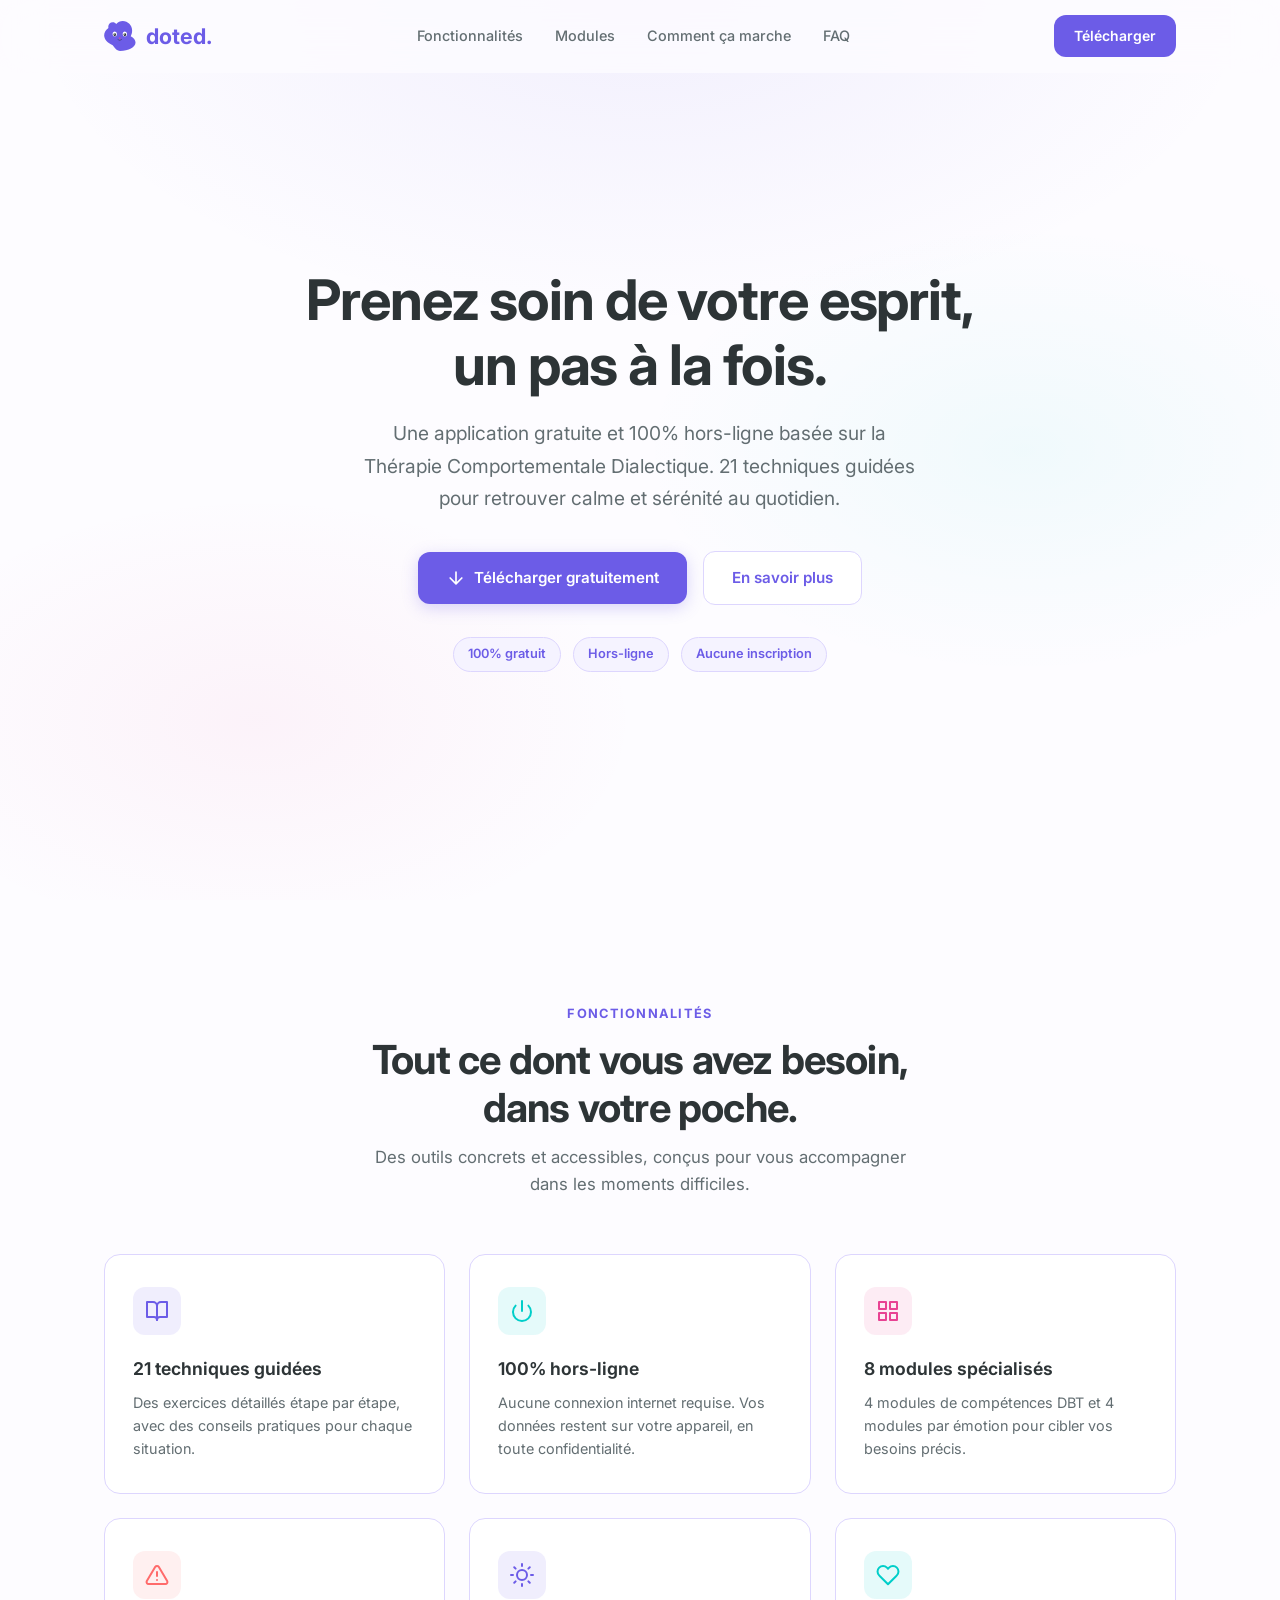
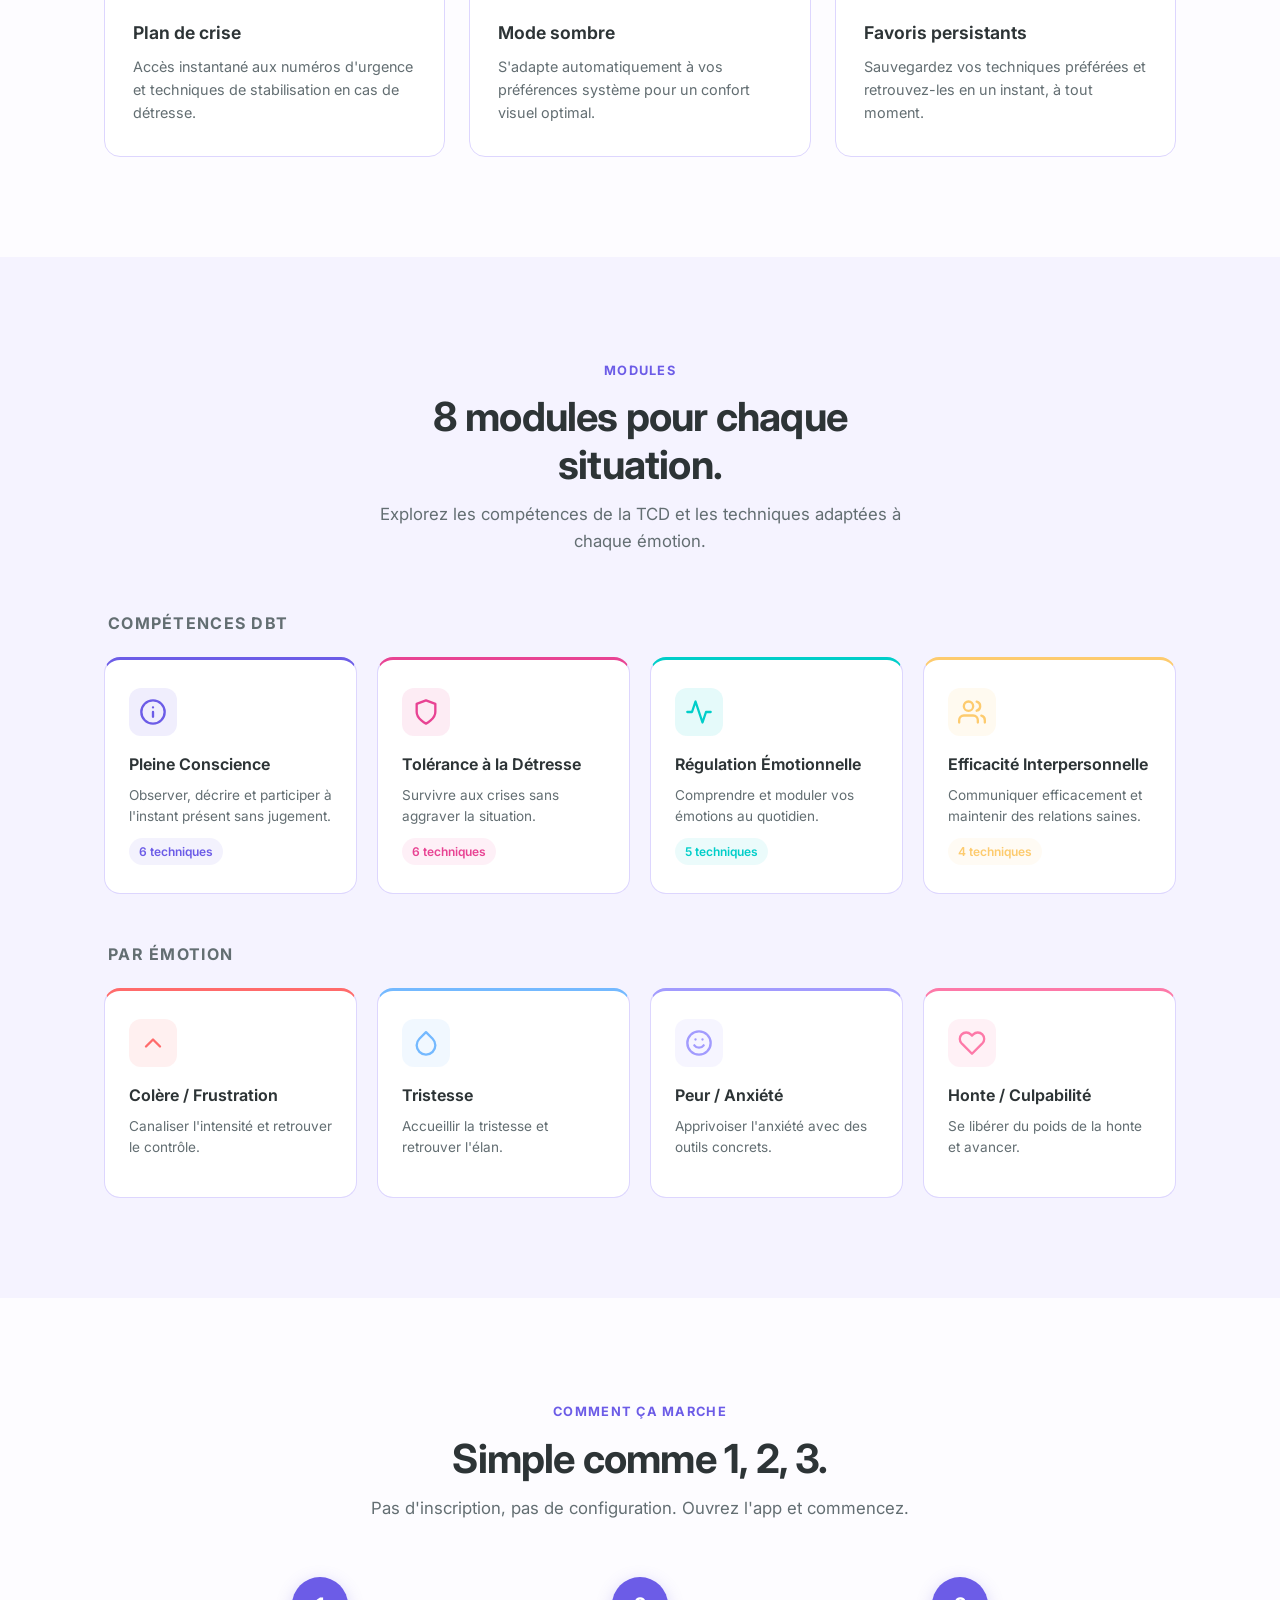
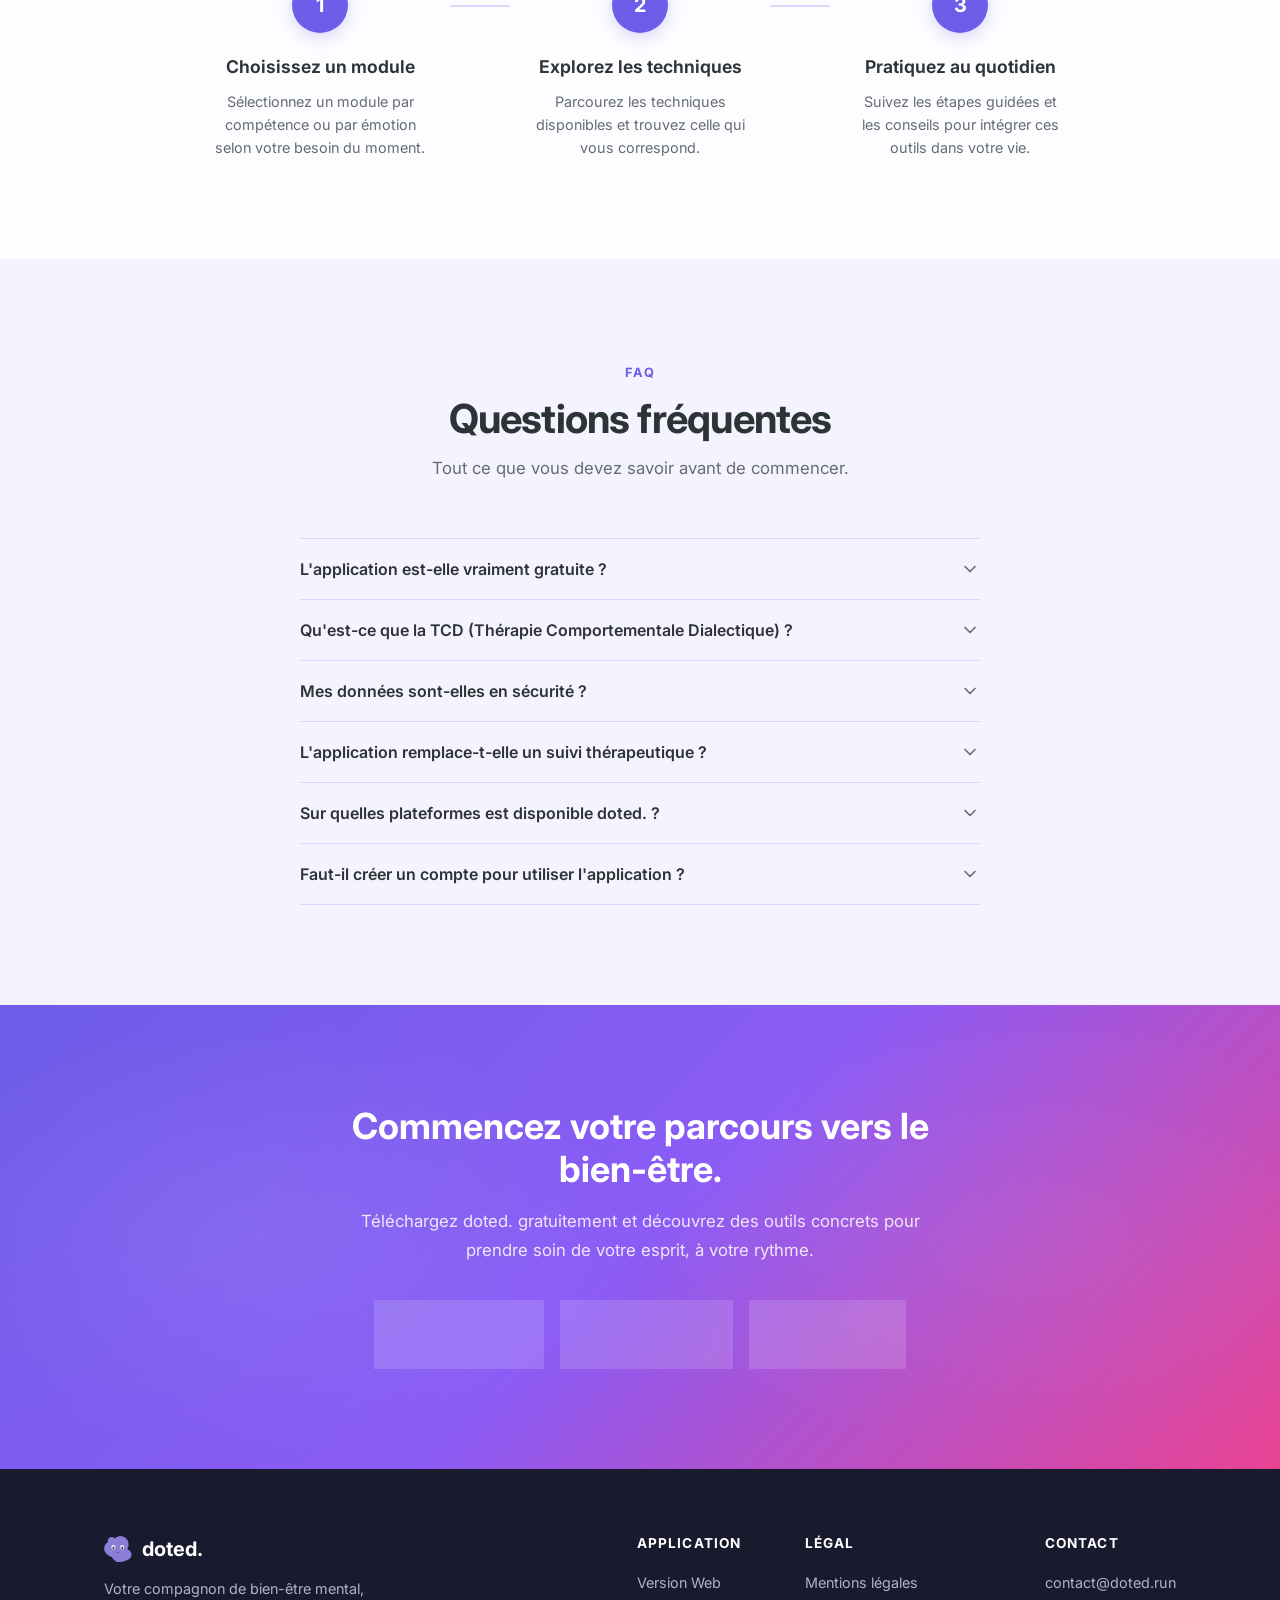
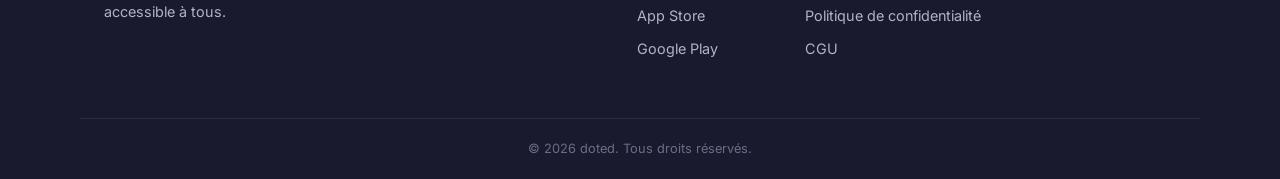
==== index.html @ 7f5fdde5 "Initial commit: site vitrine doted. Site vitrine HTML/CSS/JS pur pour promouvoir l'app doted. (bien-" ====
<!DOCTYPE html>
<html lang="fr">
<head>
  <meta charset="UTF-8">
  <meta name="viewport" content="width=device-width, initial-scale=1.0">
  <title>doted. — Votre compagnon de bien-être mental</title>
  <meta name="description" content="doted. est une application gratuite et 100% hors-ligne basée sur la Thérapie Comportementale Dialectique (TCD). 21 techniques guidées pour prendre soin de votre esprit.">
  <meta name="theme-color" content="#6C5CE7">
  <link rel="preconnect" href="https://fonts.googleapis.com">
  <link rel="preconnect" href="https://fonts.gstatic.com" crossorigin>
  <link href="https://fonts.googleapis.com/css2?family=Inter:wght@400;500;600;700&display=swap" rel="stylesheet">
  <link rel="stylesheet" href="style.css">
</head>
<body>

  <!-- ==================== NAVBAR ==================== -->
  <nav class="navbar" id="navbar">
    <div class="nav-container">
      <a href="#" class="nav-logo">
        <svg class="nav-logo-icon" viewBox="0 0 203 190" fill="none" xmlns="http://www.w3.org/2000/svg">
          <path d="M101.5 189.5C155.9 189.5 200 165.7 200 136C200 120.3 188.2 106.1 169.5 95.9C175.3 85.2 178.5 73.1 178.5 60.5C178.5 27.1 152 0 119 0C102.6 0 87.8 6.9 77.5 18.2C72.3 12 64.5 8 55.5 8C39.8 8 27 20.8 27 36.5C27 39.4 27.5 42.2 28.3 44.8C11.5 56.3 1 72.8 1 91C1 117.6 22.8 140.6 55.2 153.3C69.8 174.8 84.6 189.5 101.5 189.5Z" fill="currentColor"/>
          <ellipse cx="68" cy="82" rx="14" ry="16" fill="white"/>
          <ellipse cx="132" cy="82" rx="14" ry="16" fill="white"/>
          <ellipse cx="68" cy="86" rx="8" ry="10" fill="#2D3436"/>
          <ellipse cx="132" cy="86" rx="8" ry="10" fill="#2D3436"/>
          <ellipse cx="65" cy="82" rx="3" ry="4" fill="white"/>
          <ellipse cx="129" cy="82" rx="3" ry="4" fill="white"/>
          <ellipse cx="100" cy="108" rx="6" ry="4" fill="#E84393"/>
          <path d="M88 118 Q100 130 112 118" stroke="#2D3436" stroke-width="3" fill="none" stroke-linecap="round"/>
          <path d="M72 50 Q55 20 38 42" stroke="currentColor" stroke-width="6" fill="none" stroke-linecap="round"/>
          <path d="M128 50 Q145 20 162 42" stroke="currentColor" stroke-width="6" fill="none" stroke-linecap="round"/>
        </svg>
        <span>doted.</span>
      </a>
      <div class="nav-links" id="navLinks">
        <a href="#features">Fonctionnalités</a>
        <a href="#modules">Modules</a>
        <a href="#how-it-works">Comment ça marche</a>
        <a href="#faq">FAQ</a>
      </div>
      <a href="#download" class="nav-cta">Télécharger</a>
      <button class="nav-toggle" id="navToggle" aria-label="Menu">
        <span></span>
        <span></span>
        <span></span>
      </button>
    </div>
  </nav>

  <!-- ==================== HERO ==================== -->
  <section class="hero" id="hero">
    <div class="hero-bg"></div>
    <div class="container hero-content">
      <h1 class="hero-title fade-up">Prenez soin de votre esprit,<br>un pas à la fois.</h1>
      <p class="hero-subtitle fade-up">
        Une application gratuite et 100% hors-ligne basée sur la Thérapie Comportementale Dialectique.
        21 techniques guidées pour retrouver calme et sérénité au quotidien.
      </p>
      <div class="hero-buttons fade-up">
        <a href="#download" class="btn btn-primary">
          <svg width="20" height="20" viewBox="0 0 24 24" fill="none" stroke="currentColor" stroke-width="2" stroke-linecap="round" stroke-linejoin="round"><path d="M12 5v14M5 12l7 7 7-7"/></svg>
          Télécharger gratuitement
        </a>
        <a href="#features" class="btn btn-secondary">En savoir plus</a>
      </div>
      <div class="hero-badge fade-up">
        <span class="badge">100% gratuit</span>
        <span class="badge">Hors-ligne</span>
        <span class="badge">Aucune inscription</span>
      </div>
    </div>
  </section>

  <!-- ==================== FEATURES ==================== -->
  <section class="features" id="features">
    <div class="container">
      <div class="section-header fade-up">
        <span class="section-label">Fonctionnalités</span>
        <h2>Tout ce dont vous avez besoin, dans votre poche.</h2>
        <p>Des outils concrets et accessibles, conçus pour vous accompagner dans les moments difficiles.</p>
      </div>
      <div class="features-grid">
        <div class="feature-card fade-up">
          <div class="feature-icon" style="--accent: #6C5CE7">
            <svg width="24" height="24" viewBox="0 0 24 24" fill="none" stroke="currentColor" stroke-width="2" stroke-linecap="round" stroke-linejoin="round"><path d="M2 3h6a4 4 0 0 1 4 4v14a3 3 0 0 0-3-3H2z"/><path d="M22 3h-6a4 4 0 0 0-4 4v14a3 3 0 0 1 3-3h7z"/></svg>
          </div>
          <h3>21 techniques guidées</h3>
          <p>Des exercices détaillés étape par étape, avec des conseils pratiques pour chaque situation.</p>
        </div>
        <div class="feature-card fade-up">
          <div class="feature-icon" style="--accent: #00CEC9">
            <svg width="24" height="24" viewBox="0 0 24 24" fill="none" stroke="currentColor" stroke-width="2" stroke-linecap="round" stroke-linejoin="round"><path d="M18.36 6.64a9 9 0 1 1-12.73 0"/><line x1="12" y1="2" x2="12" y2="12"/></svg>
          </div>
          <h3>100% hors-ligne</h3>
          <p>Aucune connexion internet requise. Vos données restent sur votre appareil, en toute confidentialité.</p>
        </div>
        <div class="feature-card fade-up">
          <div class="feature-icon" style="--accent: #E84393">
            <svg width="24" height="24" viewBox="0 0 24 24" fill="none" stroke="currentColor" stroke-width="2" stroke-linecap="round" stroke-linejoin="round"><rect x="3" y="3" width="7" height="7"/><rect x="14" y="3" width="7" height="7"/><rect x="3" y="14" width="7" height="7"/><rect x="14" y="14" width="7" height="7"/></svg>
          </div>
          <h3>8 modules spécialisés</h3>
          <p>4 modules de compétences DBT et 4 modules par émotion pour cibler vos besoins précis.</p>
        </div>
        <div class="feature-card fade-up">
          <div class="feature-icon" style="--accent: #FF6B6B">
            <svg width="24" height="24" viewBox="0 0 24 24" fill="none" stroke="currentColor" stroke-width="2" stroke-linecap="round" stroke-linejoin="round"><path d="M10.29 3.86L1.82 18a2 2 0 0 0 1.71 3h16.94a2 2 0 0 0 1.71-3L13.71 3.86a2 2 0 0 0-3.42 0z"/><line x1="12" y1="9" x2="12" y2="13"/><line x1="12" y1="17" x2="12.01" y2="17"/></svg>
          </div>
          <h3>Plan de crise</h3>
          <p>Accès instantané aux numéros d'urgence et techniques de stabilisation en cas de détresse.</p>
        </div>
        <div class="feature-card fade-up">
          <div class="feature-icon" style="--accent: #6C5CE7">
            <svg width="24" height="24" viewBox="0 0 24 24" fill="none" stroke="currentColor" stroke-width="2" stroke-linecap="round" stroke-linejoin="round"><circle cx="12" cy="12" r="5"/><path d="M12 1v2M12 21v2M4.22 4.22l1.42 1.42M18.36 18.36l1.42 1.42M1 12h2M21 12h2M4.22 19.78l1.42-1.42M18.36 5.64l1.42-1.42"/></svg>
          </div>
          <h3>Mode sombre</h3>
          <p>S'adapte automatiquement à vos préférences système pour un confort visuel optimal.</p>
        </div>
        <div class="feature-card fade-up">
          <div class="feature-icon" style="--accent: #00CEC9">
            <svg width="24" height="24" viewBox="0 0 24 24" fill="none" stroke="currentColor" stroke-width="2" stroke-linecap="round" stroke-linejoin="round"><path d="M20.84 4.61a5.5 5.5 0 0 0-7.78 0L12 5.67l-1.06-1.06a5.5 5.5 0 0 0-7.78 7.78l1.06 1.06L12 21.23l7.78-7.78 1.06-1.06a5.5 5.5 0 0 0 0-7.78z"/></svg>
          </div>
          <h3>Favoris persistants</h3>
          <p>Sauvegardez vos techniques préférées et retrouvez-les en un instant, à tout moment.</p>
        </div>
      </div>
    </div>
  </section>

  <!-- ==================== MODULES ==================== -->
  <section class="modules" id="modules">
    <div class="container">
      <div class="section-header fade-up">
        <span class="section-label">Modules</span>
        <h2>8 modules pour chaque situation.</h2>
        <p>Explorez les compétences de la TCD et les techniques adaptées à chaque émotion.</p>
      </div>
      <div class="modules-group fade-up">
        <h3 class="modules-group-title">Compétences DBT</h3>
        <div class="modules-grid">
          <div class="module-card" style="--module-color: #6C5CE7">
            <div class="module-icon">
              <svg width="28" height="28" viewBox="0 0 24 24" fill="none" stroke="currentColor" stroke-width="2" stroke-linecap="round" stroke-linejoin="round"><circle cx="12" cy="12" r="10"/><path d="M12 16v-4M12 8h.01"/></svg>
            </div>
            <h4>Pleine Conscience</h4>
            <p>Observer, décrire et participer à l'instant présent sans jugement.</p>
            <span class="module-count">6 techniques</span>
          </div>
          <div class="module-card" style="--module-color: #E84393">
            <div class="module-icon">
              <svg width="28" height="28" viewBox="0 0 24 24" fill="none" stroke="currentColor" stroke-width="2" stroke-linecap="round" stroke-linejoin="round"><path d="M12 22s8-4 8-10V5l-8-3-8 3v7c0 6 8 10 8 10z"/></svg>
            </div>
            <h4>Tolérance à la Détresse</h4>
            <p>Survivre aux crises sans aggraver la situation.</p>
            <span class="module-count">6 techniques</span>
          </div>
          <div class="module-card" style="--module-color: #00CEC9">
            <div class="module-icon">
              <svg width="28" height="28" viewBox="0 0 24 24" fill="none" stroke="currentColor" stroke-width="2" stroke-linecap="round" stroke-linejoin="round"><path d="M22 12h-4l-3 9L9 3l-3 9H2"/></svg>
            </div>
            <h4>Régulation Émotionnelle</h4>
            <p>Comprendre et moduler vos émotions au quotidien.</p>
            <span class="module-count">5 techniques</span>
          </div>
          <div class="module-card" style="--module-color: #FDCB6E">
            <div class="module-icon">
              <svg width="28" height="28" viewBox="0 0 24 24" fill="none" stroke="currentColor" stroke-width="2" stroke-linecap="round" stroke-linejoin="round"><path d="M17 21v-2a4 4 0 0 0-4-4H5a4 4 0 0 0-4 4v2"/><circle cx="9" cy="7" r="4"/><path d="M23 21v-2a4 4 0 0 0-3-3.87"/><path d="M16 3.13a4 4 0 0 1 0 7.75"/></svg>
            </div>
            <h4>Efficacité Interpersonnelle</h4>
            <p>Communiquer efficacement et maintenir des relations saines.</p>
            <span class="module-count">4 techniques</span>
          </div>
        </div>
      </div>
      <div class="modules-group fade-up">
        <h3 class="modules-group-title">Par émotion</h3>
        <div class="modules-grid">
          <div class="module-card" style="--module-color: #FF6B6B">
            <div class="module-icon">
              <svg width="28" height="28" viewBox="0 0 24 24" fill="none" stroke="currentColor" stroke-width="2" stroke-linecap="round" stroke-linejoin="round"><path d="M18 15l-6-6-6 6"/></svg>
            </div>
            <h4>Colère / Frustration</h4>
            <p>Canaliser l'intensité et retrouver le contrôle.</p>
          </div>
          <div class="module-card" style="--module-color: #74B9FF">
            <div class="module-icon">
              <svg width="28" height="28" viewBox="0 0 24 24" fill="none" stroke="currentColor" stroke-width="2" stroke-linecap="round" stroke-linejoin="round"><path d="M12 2.69l5.66 5.66a8 8 0 1 1-11.31 0z"/></svg>
            </div>
            <h4>Tristesse</h4>
            <p>Accueillir la tristesse et retrouver l'élan.</p>
          </div>
          <div class="module-card" style="--module-color: #A29BFE">
            <div class="module-icon">
              <svg width="28" height="28" viewBox="0 0 24 24" fill="none" stroke="currentColor" stroke-width="2" stroke-linecap="round" stroke-linejoin="round"><circle cx="12" cy="12" r="10"/><path d="M8 14s1.5 2 4 2 4-2 4-2"/><line x1="9" y1="9" x2="9.01" y2="9"/><line x1="15" y1="9" x2="15.01" y2="9"/></svg>
            </div>
            <h4>Peur / Anxiété</h4>
            <p>Apprivoiser l'anxiété avec des outils concrets.</p>
          </div>
          <div class="module-card" style="--module-color: #FD79A8">
            <div class="module-icon">
              <svg width="28" height="28" viewBox="0 0 24 24" fill="none" stroke="currentColor" stroke-width="2" stroke-linecap="round" stroke-linejoin="round"><path d="M20.84 4.61a5.5 5.5 0 0 0-7.78 0L12 5.67l-1.06-1.06a5.5 5.5 0 0 0-7.78 7.78l1.06 1.06L12 21.23l7.78-7.78 1.06-1.06a5.5 5.5 0 0 0 0-7.78z"/></svg>
            </div>
            <h4>Honte / Culpabilité</h4>
            <p>Se libérer du poids de la honte et avancer.</p>
          </div>
        </div>
      </div>
    </div>
  </section>

  <!-- ==================== HOW IT WORKS ==================== -->
  <section class="how-it-works" id="how-it-works">
    <div class="container">
      <div class="section-header fade-up">
        <span class="section-label">Comment ça marche</span>
        <h2>Simple comme 1, 2, 3.</h2>
        <p>Pas d'inscription, pas de configuration. Ouvrez l'app et commencez.</p>
      </div>
      <div class="steps">
        <div class="step fade-up">
          <div class="step-number">1</div>
          <h3>Choisissez un module</h3>
          <p>Sélectionnez un module par compétence ou par émotion selon votre besoin du moment.</p>
        </div>
        <div class="step-connector fade-up"></div>
        <div class="step fade-up">
          <div class="step-number">2</div>
          <h3>Explorez les techniques</h3>
          <p>Parcourez les techniques disponibles et trouvez celle qui vous correspond.</p>
        </div>
        <div class="step-connector fade-up"></div>
        <div class="step fade-up">
          <div class="step-number">3</div>
          <h3>Pratiquez au quotidien</h3>
          <p>Suivez les étapes guidées et les conseils pour intégrer ces outils dans votre vie.</p>
        </div>
      </div>
    </div>
  </section>

  <!-- ==================== FAQ ==================== -->
  <section class="faq" id="faq">
    <div class="container">
      <div class="section-header fade-up">
        <span class="section-label">FAQ</span>
        <h2>Questions fréquentes</h2>
        <p>Tout ce que vous devez savoir avant de commencer.</p>
      </div>
      <div class="faq-list fade-up">
        <div class="faq-item">
          <button class="faq-question" aria-expanded="false">
            <span>L'application est-elle vraiment gratuite ?</span>
            <svg class="faq-chevron" width="20" height="20" viewBox="0 0 24 24" fill="none" stroke="currentColor" stroke-width="2" stroke-linecap="round" stroke-linejoin="round"><path d="M6 9l6 6 6-6"/></svg>
          </button>
          <div class="faq-answer">
            <p>Oui, doted. est entièrement gratuite, sans publicité et sans achat intégré. Notre mission est de rendre les outils de bien-être mental accessibles à tous.</p>
          </div>
        </div>
        <div class="faq-item">
          <button class="faq-question" aria-expanded="false">
            <span>Qu'est-ce que la TCD (Thérapie Comportementale Dialectique) ?</span>
            <svg class="faq-chevron" width="20" height="20" viewBox="0 0 24 24" fill="none" stroke="currentColor" stroke-width="2" stroke-linecap="round" stroke-linejoin="round"><path d="M6 9l6 6 6-6"/></svg>
          </button>
          <div class="faq-answer">
            <p>La TCD (ou DBT en anglais) est une thérapie développée par Marsha Linehan. Elle combine des techniques de pleine conscience, de régulation émotionnelle, de tolérance à la détresse et d'efficacité interpersonnelle pour aider à mieux gérer les émotions intenses.</p>
          </div>
        </div>
        <div class="faq-item">
          <button class="faq-question" aria-expanded="false">
            <span>Mes données sont-elles en sécurité ?</span>
            <svg class="faq-chevron" width="20" height="20" viewBox="0 0 24 24" fill="none" stroke="currentColor" stroke-width="2" stroke-linecap="round" stroke-linejoin="round"><path d="M6 9l6 6 6-6"/></svg>
          </button>
          <div class="faq-answer">
            <p>Absolument. doted. fonctionne à 100% hors-ligne. Aucune donnée n'est envoyée à un serveur. Vos favoris et préférences restent uniquement sur votre appareil.</p>
          </div>
        </div>
        <div class="faq-item">
          <button class="faq-question" aria-expanded="false">
            <span>L'application remplace-t-elle un suivi thérapeutique ?</span>
            <svg class="faq-chevron" width="20" height="20" viewBox="0 0 24 24" fill="none" stroke="currentColor" stroke-width="2" stroke-linecap="round" stroke-linejoin="round"><path d="M6 9l6 6 6-6"/></svg>
          </button>
          <div class="faq-answer">
            <p>Non. doted. est un outil complémentaire qui met à disposition des techniques validées. Elle ne remplace en aucun cas un suivi avec un professionnel de santé mentale. Si vous êtes en difficulté, n'hésitez pas à consulter.</p>
          </div>
        </div>
        <div class="faq-item">
          <button class="faq-question" aria-expanded="false">
            <span>Sur quelles plateformes est disponible doted. ?</span>
            <svg class="faq-chevron" width="20" height="20" viewBox="0 0 24 24" fill="none" stroke="currentColor" stroke-width="2" stroke-linecap="round" stroke-linejoin="round"><path d="M6 9l6 6 6-6"/></svg>
          </button>
          <div class="faq-answer">
            <p>doted. est disponible sur iOS (App Store), Android (Google Play) et sur le web à l'adresse app.doted.run. L'expérience est identique sur toutes les plateformes.</p>
          </div>
        </div>
        <div class="faq-item">
          <button class="faq-question" aria-expanded="false">
            <span>Faut-il créer un compte pour utiliser l'application ?</span>
            <svg class="faq-chevron" width="20" height="20" viewBox="0 0 24 24" fill="none" stroke="currentColor" stroke-width="2" stroke-linecap="round" stroke-linejoin="round"><path d="M6 9l6 6 6-6"/></svg>
          </button>
          <div class="faq-answer">
            <p>Non, aucune inscription n'est nécessaire. Ouvrez l'application et commencez à explorer les techniques immédiatement. Pas d'email, pas de mot de passe.</p>
          </div>
        </div>
      </div>
    </div>
  </section>

  <!-- ==================== CTA ==================== -->
  <section class="cta" id="download">
    <div class="container">
      <div class="cta-content fade-up">
        <h2>Commencez votre parcours vers le bien-être.</h2>
        <p>Téléchargez doted. gratuitement et découvrez des outils concrets pour prendre soin de votre esprit, à votre rythme.</p>
        <div class="cta-buttons">
          <a href="#" class="store-btn">
            <svg width="24" height="24" viewBox="0 0 24 24" fill="currentColor"><path d="M18.71 19.5c-.83 1.24-1.71 2.45-3.05 2.47-1.34.03-1.77-.79-3.29-.79-1.53 0-2 .77-3.27.82-1.31.05-2.3-1.32-3.14-2.53C4.25 17 2.94 12.45 4.7 9.39c.87-1.52 2.43-2.48 4.12-2.51 1.28-.02 2.5.87 3.29.87.78 0 2.26-1.07 3.8-.91.65.03 2.47.26 3.64 1.98-.09.06-2.17 1.28-2.15 3.81.03 3.02 2.65 4.03 2.68 4.04-.03.07-.42 1.44-1.38 2.83M13 3.5c.73-.83 1.94-1.46 2.94-1.5.13 1.17-.34 2.35-1.04 3.19-.69.85-1.83 1.51-2.95 1.42-.15-1.15.41-2.35 1.05-3.11z"/></svg>
            <div>
              <small>Télécharger sur</small>
              <strong>App Store</strong>
            </div>
          </a>
          <a href="#" class="store-btn">
            <svg width="24" height="24" viewBox="0 0 24 24" fill="currentColor"><path d="M3.609 1.814L13.792 12 3.61 22.186a.996.996 0 0 1-.61-.92V2.734a1 1 0 0 1 .609-.92zm10.89 10.893l2.302 2.302-10.937 6.333 8.635-8.635zm3.199-3.199l2.807 1.626a1 1 0 0 1 0 1.732l-2.808 1.626L15.206 12l2.492-2.492zM5.864 2.658L16.802 8.99l-2.303 2.303-8.635-8.635z"/></svg>
            <div>
              <small>Disponible sur</small>
              <strong>Google Play</strong>
            </div>
          </a>
          <a href="https://app.doted.run" class="store-btn" target="_blank" rel="noopener">
            <svg width="24" height="24" viewBox="0 0 24 24" fill="none" stroke="currentColor" stroke-width="2" stroke-linecap="round" stroke-linejoin="round"><circle cx="12" cy="12" r="10"/><line x1="2" y1="12" x2="22" y2="12"/><path d="M12 2a15.3 15.3 0 0 1 4 10 15.3 15.3 0 0 1-4 10 15.3 15.3 0 0 1-4-10 15.3 15.3 0 0 1 4-10z"/></svg>
            <div>
              <small>Utiliser sur le</small>
              <strong>Web</strong>
            </div>
          </a>
        </div>
      </div>
    </div>
  </section>

  <!-- ==================== FOOTER ==================== -->
  <footer class="footer">
    <div class="container footer-content">
      <div class="footer-brand">
        <div class="footer-logo">
          <svg class="footer-logo-icon" viewBox="0 0 203 190" fill="none" xmlns="http://www.w3.org/2000/svg">
            <path d="M101.5 189.5C155.9 189.5 200 165.7 200 136C200 120.3 188.2 106.1 169.5 95.9C175.3 85.2 178.5 73.1 178.5 60.5C178.5 27.1 152 0 119 0C102.6 0 87.8 6.9 77.5 18.2C72.3 12 64.5 8 55.5 8C39.8 8 27 20.8 27 36.5C27 39.4 27.5 42.2 28.3 44.8C11.5 56.3 1 72.8 1 91C1 117.6 22.8 140.6 55.2 153.3C69.8 174.8 84.6 189.5 101.5 189.5Z" fill="currentColor"/>
            <ellipse cx="68" cy="82" rx="14" ry="16" fill="white"/>
            <ellipse cx="132" cy="82" rx="14" ry="16" fill="white"/>
            <ellipse cx="68" cy="86" rx="8" ry="10" fill="#2D3436"/>
            <ellipse cx="132" cy="86" rx="8" ry="10" fill="#2D3436"/>
            <ellipse cx="65" cy="82" rx="3" ry="4" fill="white"/>
            <ellipse cx="129" cy="82" rx="3" ry="4" fill="white"/>
            <ellipse cx="100" cy="108" rx="6" ry="4" fill="#E84393"/>
            <path d="M88 118 Q100 130 112 118" stroke="#2D3436" stroke-width="3" fill="none" stroke-linecap="round"/>
            <path d="M72 50 Q55 20 38 42" stroke="currentColor" stroke-width="6" fill="none" stroke-linecap="round"/>
            <path d="M128 50 Q145 20 162 42" stroke="currentColor" stroke-width="6" fill="none" stroke-linecap="round"/>
          </svg>
          <span>doted.</span>
        </div>
        <p>Votre compagnon de bien-être mental, accessible à tous.</p>
      </div>
      <div class="footer-links">
        <div class="footer-col">
          <h4>Application</h4>
          <a href="https://app.doted.run" target="_blank" rel="noopener">Version Web</a>
          <a href="#">App Store</a>
          <a href="#">Google Play</a>
        </div>
        <div class="footer-col">
          <h4>Légal</h4>
          <a href="#">Mentions légales</a>
          <a href="#">Politique de confidentialité</a>
          <a href="#">CGU</a>
        </div>
        <div class="footer-col">
          <h4>Contact</h4>
          <a href="mailto:contact@doted.run">contact@doted.run</a>
        </div>
      </div>
    </div>
    <div class="footer-bottom">
      <div class="container">
        <p>&copy; 2026 doted. Tous droits réservés.</p>
      </div>
    </div>
  </footer>

  <script src="script.js"></script>
</body>
</html>
---- style.css ----
/* ==================== RESET & VARIABLES ==================== */
*,
*::before,
*::after {
  margin: 0;
  padding: 0;
  box-sizing: border-box;
}

:root {
  --primary: #6C5CE7;
  --primary-light: #8B7ED8;
  --secondary: #E84393;
  --tertiary: #00CEC9;
  --surface: #FDFCFF;
  --surface-alt: #F5F3FF;
  --surface-high: #F8F7FA;
  --on-surface: #2D3436;
  --on-surface-muted: #636E72;
  --outline: #DDD6FE;
  --white: #FFFFFF;
  --shadow-sm: 0 1px 3px rgba(0, 0, 0, 0.04), 0 1px 2px rgba(0, 0, 0, 0.06);
  --shadow-md: 0 4px 16px rgba(108, 92, 231, 0.08), 0 2px 6px rgba(0, 0, 0, 0.04);
  --shadow-lg: 0 12px 40px rgba(108, 92, 231, 0.12), 0 4px 12px rgba(0, 0, 0, 0.06);
  --radius-sm: 8px;
  --radius-md: 12px;
  --radius-lg: 16px;
  --radius-xl: 24px;
  --transition: 0.3s cubic-bezier(0.4, 0, 0.2, 1);
  --font: 'Inter', -apple-system, BlinkMacSystemFont, 'Segoe UI', sans-serif;
}

html {
  scroll-behavior: smooth;
  scroll-padding-top: 80px;
}

body {
  font-family: var(--font);
  color: var(--on-surface);
  background: var(--surface);
  line-height: 1.6;
  -webkit-font-smoothing: antialiased;
  -moz-osx-font-smoothing: grayscale;
  overflow-x: hidden;
}

a {
  text-decoration: none;
  color: inherit;
}

img {
  max-width: 100%;
  display: block;
}

button {
  border: none;
  background: none;
  cursor: pointer;
  font-family: inherit;
}

.container {
  max-width: 1120px;
  margin: 0 auto;
  padding: 0 24px;
}

/* ==================== ANIMATIONS ==================== */
.fade-up {
  opacity: 0;
  transform: translateY(24px);
  transition: opacity 0.6s var(--transition), transform 0.6s var(--transition);
}

.fade-up.visible {
  opacity: 1;
  transform: translateY(0);
}

/* ==================== NAVBAR ==================== */
.navbar {
  position: fixed;
  top: 0;
  left: 0;
  right: 0;
  z-index: 100;
  background: rgba(253, 252, 255, 0.8);
  backdrop-filter: blur(20px);
  -webkit-backdrop-filter: blur(20px);
  border-bottom: 1px solid transparent;
  transition: border-color var(--transition), box-shadow var(--transition);
}

.navbar.scrolled {
  border-bottom-color: var(--outline);
  box-shadow: var(--shadow-sm);
}

.nav-container {
  max-width: 1120px;
  margin: 0 auto;
  padding: 0 24px;
  height: 72px;
  display: flex;
  align-items: center;
  justify-content: space-between;
}

.nav-logo {
  display: flex;
  align-items: center;
  gap: 10px;
  font-size: 1.35rem;
  font-weight: 700;
  color: var(--primary);
  z-index: 101;
}

.nav-logo-icon {
  width: 32px;
  height: 32px;
  color: var(--primary);
}

.nav-links {
  display: flex;
  align-items: center;
  gap: 32px;
}

.nav-links a {
  font-size: 0.9rem;
  font-weight: 500;
  color: var(--on-surface-muted);
  transition: color var(--transition);
  position: relative;
}

.nav-links a::after {
  content: '';
  position: absolute;
  bottom: -4px;
  left: 0;
  width: 0;
  height: 2px;
  background: var(--primary);
  border-radius: 1px;
  transition: width var(--transition);
}

.nav-links a:hover {
  color: var(--primary);
}

.nav-links a:hover::after {
  width: 100%;
}

.nav-cta {
  display: inline-flex;
  align-items: center;
  padding: 10px 20px;
  background: var(--primary);
  color: var(--white);
  font-size: 0.875rem;
  font-weight: 600;
  border-radius: var(--radius-md);
  transition: background var(--transition), transform var(--transition), box-shadow var(--transition);
}

.nav-cta:hover {
  background: var(--primary-light);
  transform: translateY(-1px);
  box-shadow: 0 4px 12px rgba(108, 92, 231, 0.3);
}

.nav-toggle {
  display: none;
  flex-direction: column;
  gap: 5px;
  z-index: 101;
  padding: 4px;
}

.nav-toggle span {
  display: block;
  width: 22px;
  height: 2px;
  background: var(--on-surface);
  border-radius: 2px;
  transition: transform var(--transition), opacity var(--transition);
}

.nav-toggle.active span:nth-child(1) {
  transform: rotate(45deg) translate(5px, 5px);
}

.nav-toggle.active span:nth-child(2) {
  opacity: 0;
}

.nav-toggle.active span:nth-child(3) {
  transform: rotate(-45deg) translate(5px, -5px);
}

/* ==================== HERO ==================== */
.hero {
  position: relative;
  min-height: 100vh;
  display: flex;
  align-items: center;
  justify-content: center;
  padding: 120px 0 80px;
  overflow: hidden;
}

.hero-bg {
  position: absolute;
  inset: 0;
  background:
    radial-gradient(ellipse 80% 60% at 50% 0%, rgba(108, 92, 231, 0.08) 0%, transparent 60%),
    radial-gradient(ellipse 60% 50% at 80% 50%, rgba(0, 206, 201, 0.05) 0%, transparent 50%),
    radial-gradient(ellipse 60% 50% at 20% 80%, rgba(232, 67, 147, 0.05) 0%, transparent 50%);
  z-index: 0;
}

.hero-content {
  position: relative;
  z-index: 1;
  text-align: center;
  max-width: 720px;
  margin: 0 auto;
}

.hero-title {
  font-size: clamp(2.2rem, 5vw, 3.5rem);
  font-weight: 700;
  line-height: 1.15;
  letter-spacing: -0.02em;
  color: var(--on-surface);
  margin-bottom: 20px;
}

.hero-subtitle {
  font-size: clamp(1rem, 2vw, 1.2rem);
  color: var(--on-surface-muted);
  line-height: 1.7;
  margin-bottom: 36px;
  max-width: 560px;
  margin-left: auto;
  margin-right: auto;
}

.hero-buttons {
  display: flex;
  align-items: center;
  justify-content: center;
  gap: 16px;
  margin-bottom: 32px;
  flex-wrap: wrap;
}

.btn {
  display: inline-flex;
  align-items: center;
  gap: 8px;
  padding: 14px 28px;
  border-radius: var(--radius-md);
  font-size: 0.95rem;
  font-weight: 600;
  transition: all var(--transition);
}

.btn-primary {
  background: var(--primary);
  color: var(--white);
  box-shadow: 0 4px 16px rgba(108, 92, 231, 0.25);
}

.btn-primary:hover {
  background: var(--primary-light);
  transform: translateY(-2px);
  box-shadow: 0 6px 24px rgba(108, 92, 231, 0.35);
}

.btn-secondary {
  background: var(--white);
  color: var(--primary);
  border: 1.5px solid var(--outline);
}

.btn-secondary:hover {
  border-color: var(--primary);
  background: var(--surface-alt);
  transform: translateY(-2px);
}

.hero-badge {
  display: flex;
  align-items: center;
  justify-content: center;
  gap: 12px;
  flex-wrap: wrap;
}

.badge {
  display: inline-flex;
  align-items: center;
  padding: 6px 14px;
  background: var(--surface-alt);
  color: var(--primary);
  font-size: 0.8rem;
  font-weight: 600;
  border-radius: 100px;
  border: 1px solid var(--outline);
}

/* ==================== SECTIONS COMMON ==================== */
.section-header {
  text-align: center;
  max-width: 560px;
  margin: 0 auto 56px;
}

.section-label {
  display: inline-block;
  font-size: 0.8rem;
  font-weight: 700;
  text-transform: uppercase;
  letter-spacing: 0.1em;
  color: var(--primary);
  margin-bottom: 12px;
}

.section-header h2 {
  font-size: clamp(1.75rem, 3.5vw, 2.5rem);
  font-weight: 700;
  line-height: 1.2;
  letter-spacing: -0.02em;
  margin-bottom: 12px;
}

.section-header p {
  font-size: 1.05rem;
  color: var(--on-surface-muted);
  line-height: 1.6;
}

/* ==================== FEATURES ==================== */
.features {
  padding: 100px 0;
  background: var(--surface);
}

.features-grid {
  display: grid;
  grid-template-columns: repeat(3, 1fr);
  gap: 24px;
}

.feature-card {
  padding: 32px 28px;
  background: var(--white);
  border-radius: var(--radius-lg);
  border: 1px solid var(--outline);
  transition: transform var(--transition), box-shadow var(--transition), border-color var(--transition);
}

.feature-card:hover {
  transform: translateY(-4px);
  box-shadow: var(--shadow-lg);
  border-color: transparent;
}

.feature-icon {
  width: 48px;
  height: 48px;
  display: flex;
  align-items: center;
  justify-content: center;
  border-radius: var(--radius-md);
  background: color-mix(in srgb, var(--accent) 10%, transparent);
  color: var(--accent);
  margin-bottom: 20px;
}

.feature-card h3 {
  font-size: 1.1rem;
  font-weight: 650;
  margin-bottom: 8px;
}

.feature-card p {
  font-size: 0.9rem;
  color: var(--on-surface-muted);
  line-height: 1.6;
}

/* ==================== MODULES ==================== */
.modules {
  padding: 100px 0;
  background: var(--surface-alt);
}

.modules-group {
  margin-bottom: 48px;
}

.modules-group:last-child {
  margin-bottom: 0;
}

.modules-group-title {
  font-size: 1rem;
  font-weight: 700;
  text-transform: uppercase;
  letter-spacing: 0.08em;
  color: var(--on-surface-muted);
  margin-bottom: 20px;
  padding-left: 4px;
}

.modules-grid {
  display: grid;
  grid-template-columns: repeat(4, 1fr);
  gap: 20px;
}

.module-card {
  padding: 28px 24px;
  background: var(--white);
  border-radius: var(--radius-lg);
  border: 1px solid var(--outline);
  border-top: 3px solid var(--module-color);
  transition: transform var(--transition), box-shadow var(--transition);
}

.module-card:hover {
  transform: translateY(-4px);
  box-shadow: var(--shadow-lg);
}

.module-icon {
  width: 48px;
  height: 48px;
  display: flex;
  align-items: center;
  justify-content: center;
  border-radius: var(--radius-md);
  background: color-mix(in srgb, var(--module-color) 10%, transparent);
  color: var(--module-color);
  margin-bottom: 16px;
}

.module-card h4 {
  font-size: 1rem;
  font-weight: 650;
  margin-bottom: 8px;
  color: var(--on-surface);
}

.module-card p {
  font-size: 0.85rem;
  color: var(--on-surface-muted);
  line-height: 1.5;
  margin-bottom: 12px;
}

.module-count {
  display: inline-block;
  font-size: 0.75rem;
  font-weight: 600;
  color: var(--module-color);
  padding: 4px 10px;
  background: color-mix(in srgb, var(--module-color) 8%, transparent);
  border-radius: 100px;
}

/* ==================== HOW IT WORKS ==================== */
.how-it-works {
  padding: 100px 0;
  background: var(--surface);
}

.steps {
  display: flex;
  align-items: flex-start;
  justify-content: center;
  gap: 0;
  max-width: 900px;
  margin: 0 auto;
}

.step {
  flex: 1;
  text-align: center;
  padding: 0 24px;
}

.step-number {
  width: 56px;
  height: 56px;
  display: flex;
  align-items: center;
  justify-content: center;
  margin: 0 auto 20px;
  font-size: 1.25rem;
  font-weight: 700;
  color: var(--white);
  background: var(--primary);
  border-radius: 50%;
  box-shadow: 0 4px 16px rgba(108, 92, 231, 0.25);
}

.step h3 {
  font-size: 1.1rem;
  font-weight: 650;
  margin-bottom: 8px;
}

.step p {
  font-size: 0.9rem;
  color: var(--on-surface-muted);
  line-height: 1.6;
}

.step-connector {
  width: 60px;
  height: 2px;
  background: var(--outline);
  margin-top: 28px;
  flex-shrink: 0;
}

/* ==================== FAQ ==================== */
.faq {
  padding: 100px 0;
  background: var(--surface-alt);
}

.faq-list {
  max-width: 680px;
  margin: 0 auto;
}

.faq-item {
  border-bottom: 1px solid var(--outline);
}

.faq-item:first-child {
  border-top: 1px solid var(--outline);
}

.faq-question {
  width: 100%;
  display: flex;
  align-items: center;
  justify-content: space-between;
  padding: 20px 0;
  font-size: 1rem;
  font-weight: 600;
  color: var(--on-surface);
  text-align: left;
  cursor: pointer;
  transition: color var(--transition);
}

.faq-question:hover {
  color: var(--primary);
}

.faq-chevron {
  flex-shrink: 0;
  color: var(--on-surface-muted);
  transition: transform var(--transition), color var(--transition);
}

.faq-item.open .faq-chevron {
  transform: rotate(180deg);
  color: var(--primary);
}

.faq-answer {
  max-height: 0;
  overflow: hidden;
  transition: max-height 0.4s cubic-bezier(0.4, 0, 0.2, 1), padding 0.4s cubic-bezier(0.4, 0, 0.2, 1);
}

.faq-item.open .faq-answer {
  max-height: 300px;
}

.faq-answer p {
  padding-bottom: 20px;
  font-size: 0.9rem;
  color: var(--on-surface-muted);
  line-height: 1.7;
}

/* ==================== CTA ==================== */
.cta {
  padding: 100px 0;
  background: linear-gradient(135deg, var(--primary) 0%, #8B5CF6 50%, var(--secondary) 100%);
  position: relative;
  overflow: hidden;
}

.cta::before {
  content: '';
  position: absolute;
  inset: 0;
  background:
    radial-gradient(ellipse 50% 80% at 20% 50%, rgba(255, 255, 255, 0.08) 0%, transparent 60%),
    radial-gradient(ellipse 50% 80% at 80% 50%, rgba(255, 255, 255, 0.05) 0%, transparent 60%);
}

.cta-content {
  position: relative;
  text-align: center;
  max-width: 600px;
  margin: 0 auto;
}

.cta-content h2 {
  font-size: clamp(1.75rem, 3.5vw, 2.25rem);
  font-weight: 700;
  color: var(--white);
  margin-bottom: 16px;
  line-height: 1.2;
}

.cta-content p {
  font-size: 1.05rem;
  color: rgba(255, 255, 255, 0.85);
  line-height: 1.7;
  margin-bottom: 36px;
}

.cta-buttons {
  display: flex;
  align-items: center;
  justify-content: center;
  gap: 16px;
  flex-wrap: wrap;
}

.store-btn {
  display: inline-flex;
  align-items: center;
  gap: 12px;
  padding: 12px 24px;
  background: rgba(255, 255, 255, 0.15);
  backdrop-filter: blur(10px);
  border: 1px solid rgba(255, 255, 255, 0.25);
  border-radius: var(--radius-md);
  color: var(--white);
  transition: all var(--transition);
}

.store-btn:hover {
  background: rgba(255, 255, 255, 0.25);
  transform: translateY(-2px);
  box-shadow: 0 8px 24px rgba(0, 0, 0, 0.15);
}

.store-btn small {
  display: block;
  font-size: 0.7rem;
  opacity: 0.8;
  font-weight: 400;
}

.store-btn strong {
  display: block;
  font-size: 0.95rem;
  font-weight: 600;
}

/* ==================== FOOTER ==================== */
.footer {
  padding: 64px 0 0;
  background: #1A1A2E;
  color: #B2B2C8;
}

.footer-content {
  display: flex;
  justify-content: space-between;
  gap: 48px;
  padding-bottom: 48px;
  border-bottom: 1px solid rgba(255, 255, 255, 0.08);
}

.footer-brand {
  max-width: 280px;
}

.footer-logo {
  display: flex;
  align-items: center;
  gap: 10px;
  font-size: 1.25rem;
  font-weight: 700;
  color: var(--white);
  margin-bottom: 12px;
}

.footer-logo-icon {
  width: 28px;
  height: 28px;
  color: var(--primary-light);
}

.footer-brand p {
  font-size: 0.9rem;
  line-height: 1.6;
}

.footer-links {
  display: flex;
  gap: 64px;
}

.footer-col h4 {
  font-size: 0.85rem;
  font-weight: 700;
  text-transform: uppercase;
  letter-spacing: 0.08em;
  color: var(--white);
  margin-bottom: 16px;
}

.footer-col a {
  display: block;
  font-size: 0.9rem;
  color: #B2B2C8;
  margin-bottom: 10px;
  transition: color var(--transition);
}

.footer-col a:hover {
  color: var(--primary-light);
}

.footer-bottom {
  padding: 20px 0;
}

.footer-bottom p {
  font-size: 0.8rem;
  color: #6C6C8A;
  text-align: center;
}

/* ==================== RESPONSIVE ==================== */
@media (max-width: 1024px) {
  .features-grid {
    grid-template-columns: repeat(2, 1fr);
  }

  .modules-grid {
    grid-template-columns: repeat(2, 1fr);
  }
}

@media (max-width: 768px) {
  .nav-links {
    position: fixed;
    top: 0;
    left: 0;
    right: 0;
    bottom: 0;
    background: rgba(253, 252, 255, 0.98);
    backdrop-filter: blur(20px);
    flex-direction: column;
    justify-content: center;
    gap: 32px;
    opacity: 0;
    pointer-events: none;
    transition: opacity var(--transition);
    z-index: 100;
  }

  .nav-links.open {
    opacity: 1;
    pointer-events: all;
  }

  .nav-links a {
    font-size: 1.25rem;
  }

  .nav-cta {
    display: none;
  }

  .nav-toggle {
    display: flex;
  }

  .hero {
    padding: 100px 0 60px;
    min-height: auto;
  }

  .features-grid {
    grid-template-columns: 1fr;
    gap: 16px;
  }

  .feature-card {
    padding: 24px 20px;
  }

  .modules-grid {
    grid-template-columns: 1fr;
    gap: 16px;
  }

  .steps {
    flex-direction: column;
    align-items: center;
    gap: 0;
  }

  .step {
    padding: 0;
    margin-bottom: 8px;
  }

  .step-connector {
    width: 2px;
    height: 32px;
    margin: 0;
  }

  .cta-buttons {
    flex-direction: column;
    align-items: stretch;
  }

  .store-btn {
    justify-content: center;
  }

  .footer-content {
    flex-direction: column;
    gap: 36px;
  }

  .footer-links {
    flex-direction: column;
    gap: 32px;
  }

  .features,
  .modules,
  .how-it-works,
  .faq,
  .cta {
    padding: 72px 0;
  }
}

@media (max-width: 480px) {
  .hero-buttons {
    flex-direction: column;
    align-items: stretch;
  }

  .btn {
    justify-content: center;
  }

  .hero-badge {
    gap: 8px;
  }

  .badge {
    font-size: 0.75rem;
    padding: 5px 12px;
  }
}
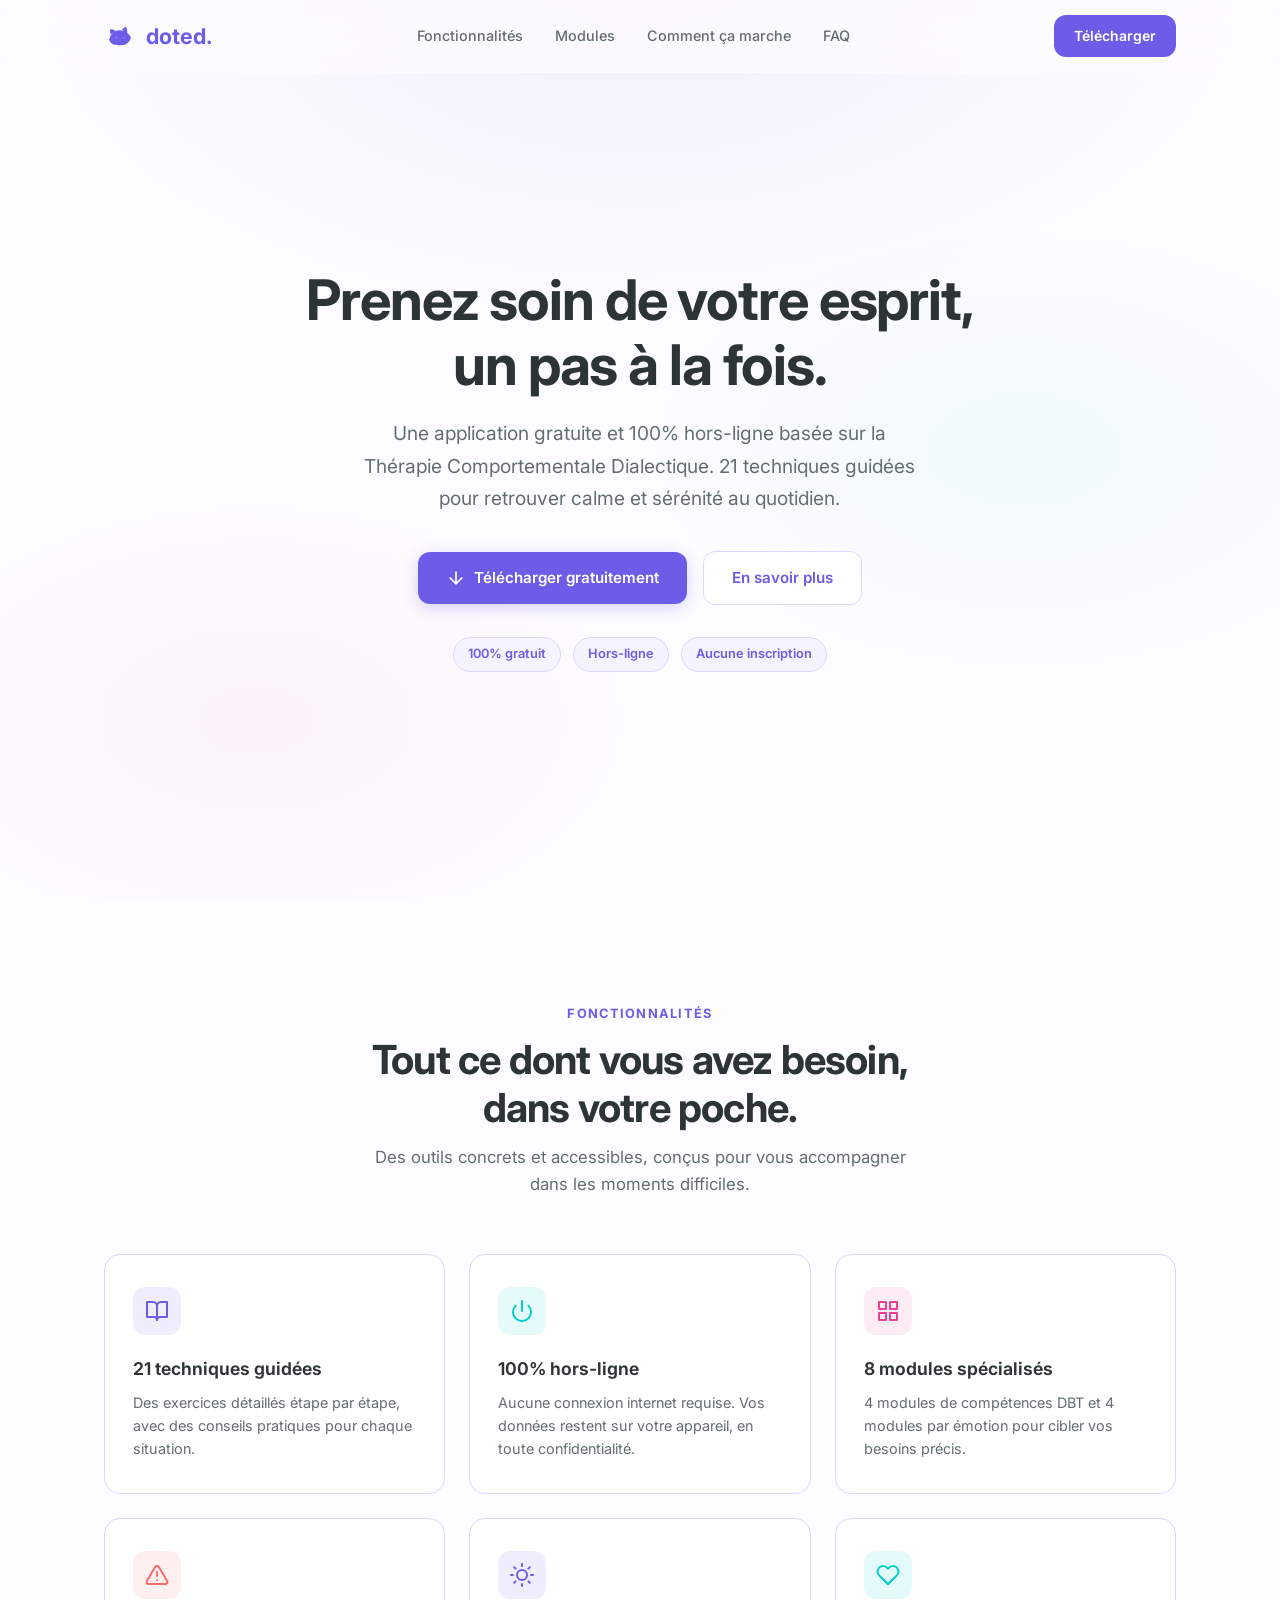
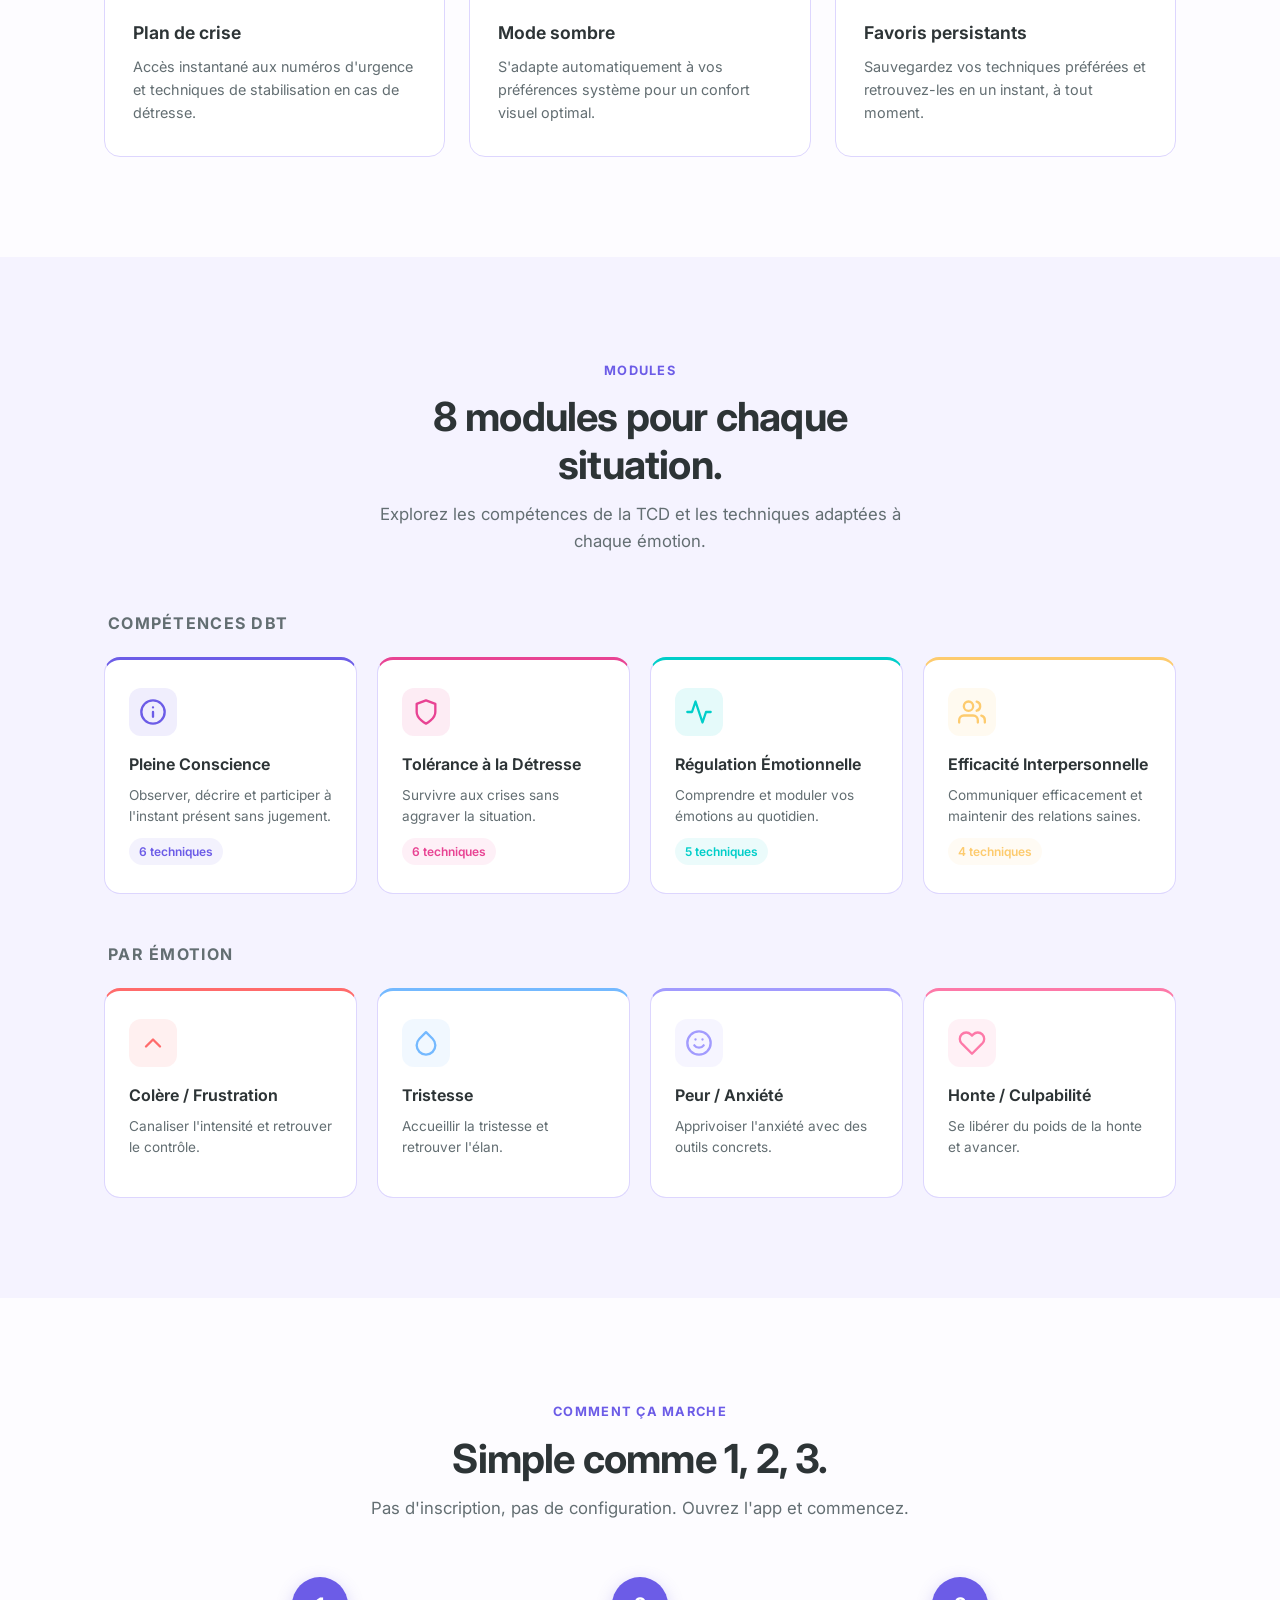
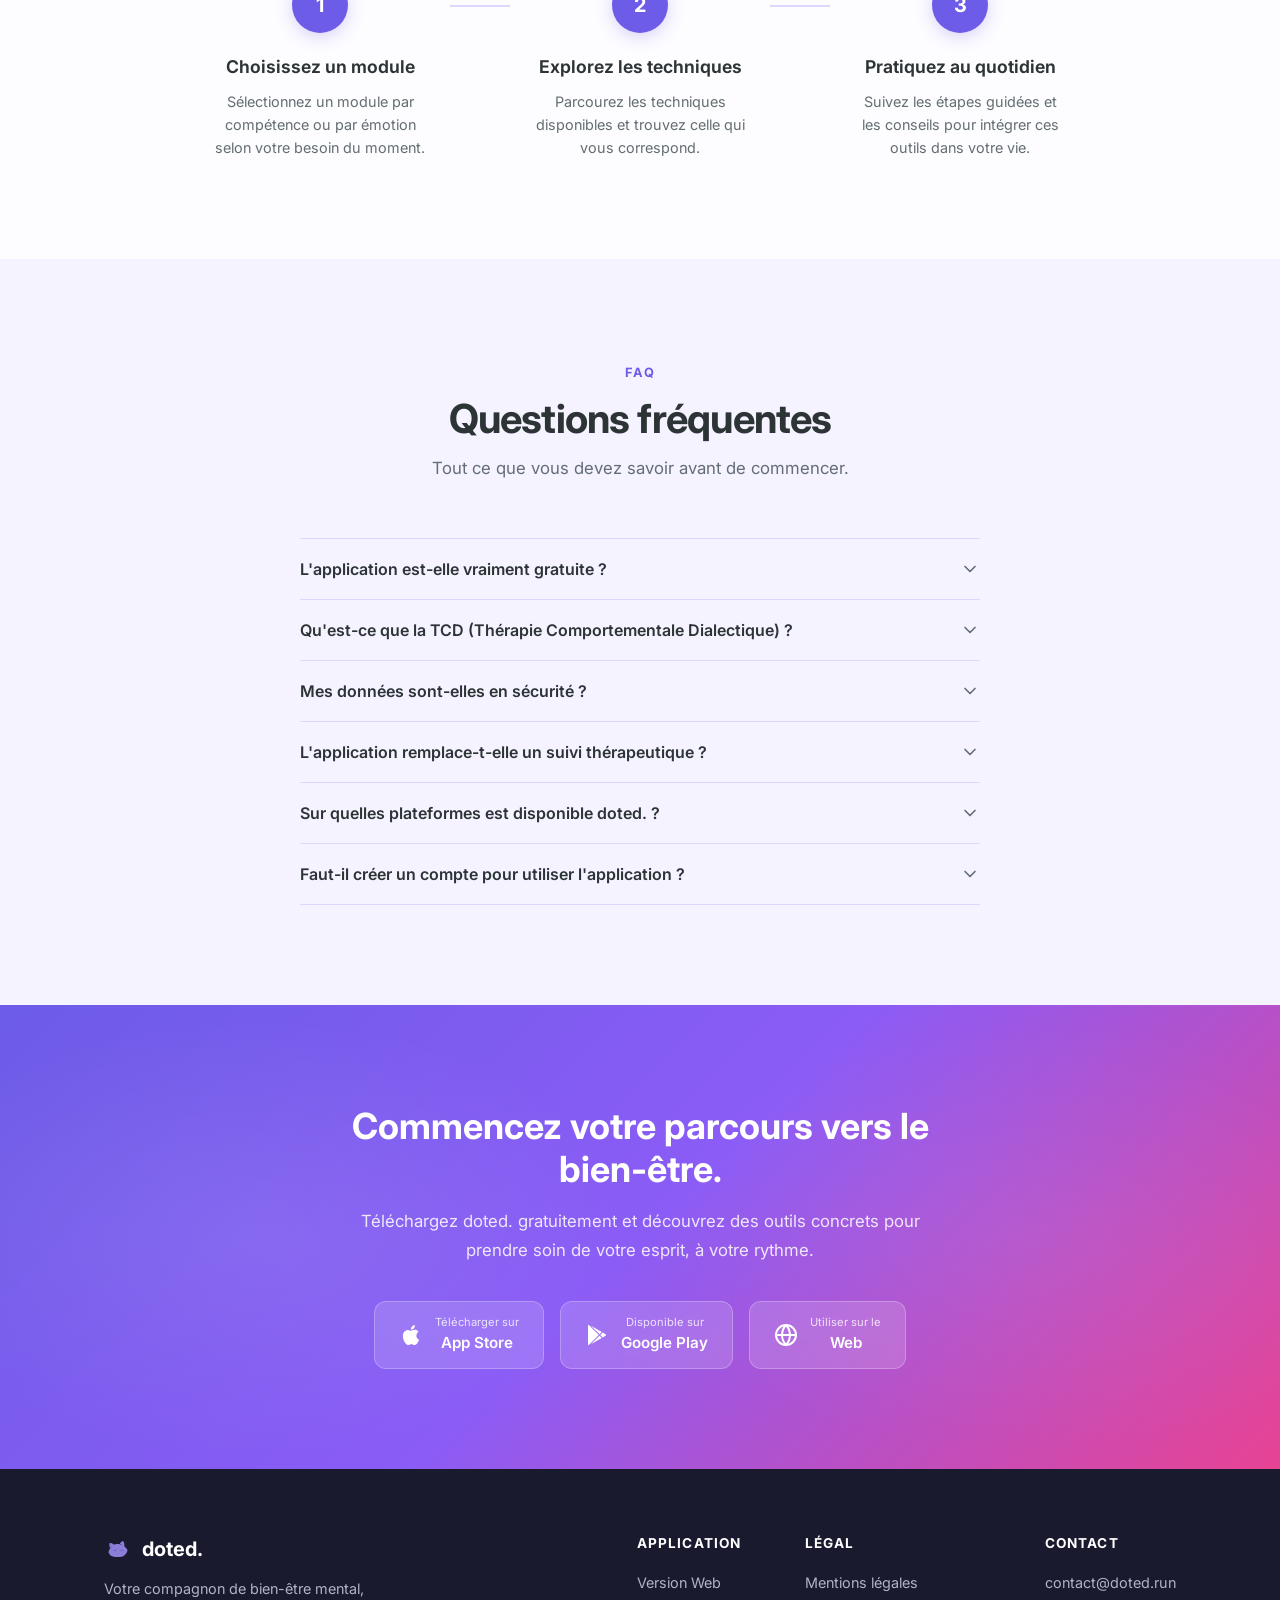
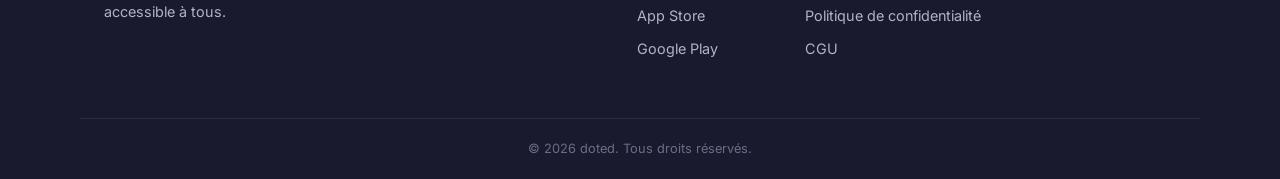
==== commit d9f4dc3f: "Replace logo with actual cat logo from CatLogo.tsx and add SVG favicon Co-Authored-By: Claude Opus 4" ====
--- a/index.html
+++ b/index.html
@@ -9,6 +9,7 @@
   <link rel="preconnect" href="https://fonts.googleapis.com">
   <link rel="preconnect" href="https://fonts.gstatic.com" crossorigin>
   <link href="https://fonts.googleapis.com/css2?family=Inter:wght@400;500;600;700&display=swap" rel="stylesheet">
+  <link rel="icon" type="image/svg+xml" href="assets/favicon.svg">
   <link rel="stylesheet" href="style.css">
 </head>
 <body>
@@ -17,18 +18,8 @@
   <nav class="navbar" id="navbar">
     <div class="nav-container">
       <a href="#" class="nav-logo">
-        <svg class="nav-logo-icon" viewBox="0 0 203 190" fill="none" xmlns="http://www.w3.org/2000/svg">
-          <path d="M101.5 189.5C155.9 189.5 200 165.7 200 136C200 120.3 188.2 106.1 169.5 95.9C175.3 85.2 178.5 73.1 178.5 60.5C178.5 27.1 152 0 119 0C102.6 0 87.8 6.9 77.5 18.2C72.3 12 64.5 8 55.5 8C39.8 8 27 20.8 27 36.5C27 39.4 27.5 42.2 28.3 44.8C11.5 56.3 1 72.8 1 91C1 117.6 22.8 140.6 55.2 153.3C69.8 174.8 84.6 189.5 101.5 189.5Z" fill="currentColor"/>
-          <ellipse cx="68" cy="82" rx="14" ry="16" fill="white"/>
-          <ellipse cx="132" cy="82" rx="14" ry="16" fill="white"/>
-          <ellipse cx="68" cy="86" rx="8" ry="10" fill="#2D3436"/>
-          <ellipse cx="132" cy="86" rx="8" ry="10" fill="#2D3436"/>
-          <ellipse cx="65" cy="82" rx="3" ry="4" fill="white"/>
-          <ellipse cx="129" cy="82" rx="3" ry="4" fill="white"/>
-          <ellipse cx="100" cy="108" rx="6" ry="4" fill="#E84393"/>
-          <path d="M88 118 Q100 130 112 118" stroke="#2D3436" stroke-width="3" fill="none" stroke-linecap="round"/>
-          <path d="M72 50 Q55 20 38 42" stroke="currentColor" stroke-width="6" fill="none" stroke-linecap="round"/>
-          <path d="M128 50 Q145 20 162 42" stroke="currentColor" stroke-width="6" fill="none" stroke-linecap="round"/>
+        <svg class="nav-logo-icon" viewBox="0 0 27 39" fill="currentColor" xmlns="http://www.w3.org/2000/svg">
+          <path fill-rule="evenodd" clip-rule="evenodd" d="M5.09692 15.5294C5.06227 15.5403 5.03079 15.5451 5.00421 15.5593C4.79521 15.6713 4.58203 15.7766 4.38001 15.9006C4.14262 16.0463 3.91343 16.2063 3.70638 16.3967C3.62786 16.469 3.54246 16.5334 3.46013 16.6012C3.45165 16.6081 3.44195 16.6136 3.43401 16.6212C3.20019 16.8442 2.95182 17.0523 2.75923 17.3173C2.71891 17.3728 2.66902 17.421 2.62507 17.4738C2.5354 17.5817 2.44709 17.6907 2.3576 17.7987C2.33197 17.8296 2.31129 17.8774 2.26448 17.8682C2.22103 17.8597 2.20865 17.8133 2.19336 17.7739C2.14556 17.6502 2.09526 17.5275 2.04668 17.4042C1.95646 17.1751 1.88058 16.9411 1.82003 16.702C1.80234 16.6322 1.78724 16.5615 1.76451 16.4934C1.70795 16.3243 1.68478 16.148 1.65416 15.9735C1.62364 15.7992 1.59379 15.6242 1.57637 15.4482C1.55156 15.1974 1.5102 14.9483 1.51161 14.6946C1.5146 14.1584 1.51034 13.622 1.51374 13.0858C1.51455 12.9566 1.52208 12.8251 1.54785 12.6992C1.5756 12.5635 1.58227 12.4261 1.60363 12.2904C1.60876 12.2576 1.61715 12.2254 1.62309 12.1927C1.6552 12.0155 1.68564 11.838 1.71984 11.6612C1.72923 11.6127 1.74728 11.5654 1.76529 11.5192C1.80035 11.429 1.83813 11.34 1.87786 11.2431C1.90548 11.2411 1.93746 11.2367 1.96948 11.2367C2.31755 11.2362 2.66571 11.232 3.01369 11.2376C3.32538 11.2426 3.62918 11.308 3.92998 11.3867C4.17468 11.4507 4.41752 11.5226 4.66327 11.582C4.8886 11.6364 5.10232 11.7249 5.32094 11.7989C5.54519 11.8747 5.74834 11.9987 5.95843 12.1065C6.06983 12.1636 6.18172 12.2196 6.29344 12.2761C6.36642 12.3128 6.44166 12.3456 6.51197 12.387C6.58458 12.4299 6.65362 12.4794 6.72206 12.5291C6.80837 12.5916 6.89269 12.657 6.97755 12.7216C7.22112 12.9069 7.43099 13.1285 7.62711 13.3631C7.6965 13.4461 7.74476 13.5476 7.80781 13.649C7.83425 13.6375 7.86582 13.6238 7.8973 13.6101C8.06167 13.5381 8.22328 13.4584 8.39101 13.396C8.6075 13.3154 8.82847 13.2471 9.04855 13.1767C9.12347 13.1528 9.20194 13.1406 9.27805 13.1201C9.48805 13.0634 9.6966 13.0006 9.90769 12.9488C10.2008 12.8768 10.4955 12.8111 10.79 12.7454C11.0432 12.6889 11.3002 12.6661 11.5592 12.6599C11.6895 12.6567 11.8195 12.6346 11.9497 12.6338C12.6839 12.6297 13.4182 12.6288 14.1525 12.6288C14.2529 12.6288 14.3533 12.6385 14.4536 12.6457C14.6407 12.6592 14.8281 12.6704 15.0146 12.6899C15.1197 12.7009 15.224 12.7235 15.3275 12.7466C15.5049 12.7862 15.683 12.8246 15.8581 12.8737C16.0909 12.939 16.3214 13.0132 16.5524 13.0852C16.6977 13.1306 16.8428 13.1769 16.9867 13.2268C17.1974 13.2998 17.4075 13.3745 17.6166 13.4523C17.7871 13.5158 17.9588 13.5775 18.1239 13.6539C18.2666 13.7198 18.4011 13.8043 18.5382 13.8825C18.5758 13.904 18.6105 13.9297 18.6621 13.9248C18.666 13.8398 18.6271 13.7773 18.5783 13.7216C18.5256 13.6613 18.4648 13.6107 18.3905 13.578C18.2838 13.5309 18.2032 13.447 18.1196 13.3686C18.0593 13.312 17.999 13.2573 17.9221 13.2249C17.8998 13.2155 17.8782 13.202 17.8597 13.1862C17.6982 13.048 17.5107 12.9538 17.327 12.8527C17.2819 12.8279 17.2428 12.7918 17.1993 12.7635C17.0691 12.6788 16.9412 12.5898 16.8066 12.5128C16.6577 12.4276 16.5026 12.3538 16.3502 12.2751C16.2896 12.2438 16.2283 12.2137 16.1685 12.1809C16.1194 12.1539 16.0925 12.1115 16.0923 12.0528C16.0921 12.0112 16.0862 11.9692 16.0902 11.928C16.0932 11.8963 16.1008 11.8608 16.1182 11.8355C16.2335 11.6676 16.3501 11.5007 16.4702 11.3365C16.5333 11.2502 16.6003 11.1663 16.6722 11.0876C16.8742 10.8665 17.0774 10.6465 17.2845 10.4304C17.4061 10.3035 17.5372 10.1862 17.6615 10.0618C17.7506 9.97276 17.8312 9.87442 17.9234 9.78913C18.0056 9.71311 18.0986 9.64923 18.187 9.58021C18.2688 9.51647 18.3497 9.45161 18.4328 9.38977C18.5315 9.31635 18.6304 9.24325 18.732 9.17418C18.9762 9.00815 19.2322 8.86413 19.5013 8.74429C19.5632 8.71672 19.6195 8.67614 19.68 8.64478C19.8179 8.57321 19.9571 8.50414 20.0953 8.43294C20.1461 8.40672 20.1954 8.37735 20.2453 8.34932C20.3139 8.31078 20.3572 8.31491 20.4145 8.36758C20.4387 8.38986 20.4613 8.41404 20.4841 8.43785C20.5887 8.54676 20.6921 8.65683 20.7978 8.76462C20.908 8.8771 21.0012 9.00278 21.0822 9.13814C21.1715 9.28725 21.26 9.43684 21.3479 9.58679C21.4191 9.7082 21.4971 9.82638 21.5572 9.95335C21.641 10.1305 21.7142 10.3132 21.7858 10.4959C21.8554 10.6735 21.9198 10.8533 21.9815 11.0339C22.0047 11.1015 22.0122 11.1746 22.0298 11.2444C22.0561 11.349 22.0869 11.4525 22.1124 11.5573C22.1255 11.6111 22.1289 11.6672 22.141 11.7213C22.1572 11.7939 22.1812 11.8648 22.1952 11.9378C22.214 12.0354 22.2301 12.1339 22.2409 12.2328C22.2584 12.3928 22.2525 12.5579 22.2889 12.7128C22.3635 13.0307 22.3586 13.3518 22.3614 13.6736C22.3622 13.7624 22.3646 13.8515 22.3594 13.9401C22.3517 14.0701 22.3408 14.2002 22.3259 14.3296C22.3005 14.5502 22.2707 14.7702 22.2435 14.9906C22.2315 15.0872 22.2137 15.1811 22.1745 15.2716C22.1415 15.348 22.128 15.4318 22.1361 15.516C22.1391 15.5478 22.1481 15.5845 22.1672 15.6083C22.2481 15.7088 22.3341 15.8031 22.4457 15.8729C22.5285 15.9247 22.602 15.9929 22.6765 16.0576C22.7822 16.1494 22.8825 16.2478 22.9895 16.3377C23.1215 16.4485 23.2604 16.5508 23.392 16.662C23.4757 16.7327 23.5537 16.8107 23.6305 16.8892C23.8784 17.1429 24.1279 17.3953 24.3703 17.6544C24.5317 17.8268 24.6823 18.0096 24.8373 18.1882C24.9274 18.292 25.0179 18.3955 25.1058 18.5012C25.2128 18.6299 25.3184 18.7594 25.4061 18.9038C25.4487 18.9739 25.5083 19.033 25.5568 19.0996C25.6246 19.1926 25.6899 19.2875 25.755 19.3825C25.8437 19.512 25.9233 19.6489 26.0209 19.7708C26.2182 20.0173 26.3577 20.3011 26.5246 20.5668C26.5942 20.6778 26.6744 20.7956 26.6804 20.9361C26.6858 21.066 26.6916 21.199 26.6711 21.3262C26.6325 21.5665 26.5765 21.8039 26.501 22.0358C26.4506 22.1904 26.4054 22.3468 26.359 22.5028C26.2074 23.0128 26.0134 23.5056 25.7792 23.9816C25.612 24.3214 25.4454 24.6617 25.2661 24.9949C25.1472 25.2159 25.0108 25.4275 24.8741 25.6378C24.757 25.8179 24.63 25.9913 24.5043 26.1654C24.4029 26.3059 24.3011 26.4465 24.1921 26.5808C24.0326 26.7771 23.8691 26.9701 23.7023 27.16C23.559 27.3231 23.4116 27.4829 23.2603 27.6383C23.1725 27.7284 23.074 27.8076 22.9791 27.8904C22.878 27.9785 22.7762 28.0661 22.6733 28.1521C22.5998 28.2134 22.5236 28.2713 22.4491 28.3314C22.3959 28.3744 22.3419 28.4165 22.2908 28.462C22.0954 28.6358 21.8729 28.7708 21.6599 28.9189C21.3117 29.1611 20.9471 29.3759 20.5727 29.5731C20.3701 29.6796 20.1606 29.769 19.9483 29.8543C19.6068 29.9916 19.2604 30.1134 18.9119 30.2297C18.6013 30.3333 18.2827 30.401 17.9606 30.4558C17.5895 30.5189 17.2147 30.5369 16.8411 30.5716C16.6461 30.5897 16.4513 30.6088 16.2563 30.6267C16.2076 30.6312 16.1586 30.6347 16.1097 30.6362C14.8396 30.6753 13.569 30.6698 12.2985 30.667C11.7136 30.6657 11.1286 30.6697 10.5437 30.6666C10.1734 30.6646 9.80482 30.6341 9.43875 30.5749C9.28857 30.5507 9.13735 30.5329 8.98786 30.5053C8.64886 30.4427 8.31054 30.3765 7.97218 30.3103C7.86841 30.29 7.76495 30.2675 7.66235 30.2419C7.44364 30.1872 7.22584 30.1287 7.00713 30.0739C6.40687 29.9236 5.819 29.7327 5.2452 29.4992C4.85671 29.341 4.47277 29.171 4.08946 29.0001C3.99067 28.956 3.90041 28.891 3.80897 28.8312C3.67199 28.7416 3.53719 28.6486 3.40217 28.5559C3.37981 28.5406 3.36071 28.5202 3.34039 28.5018C3.17983 28.3573 3.02539 28.205 2.83593 28.0979C2.81974 28.0887 2.807 28.0728 2.79357 28.0591C2.50855 27.7687 2.22189 27.4799 1.94009 27.1863C1.87655 27.1201 1.83024 27.0367 1.77531 26.9617C1.72016 26.8865 1.66319 26.8125 1.60885 26.7367C1.55293 26.6586 1.49097 26.5834 1.44634 26.4989C1.3646 26.3442 1.26926 26.2007 1.16639 26.06C1.08258 25.9453 1.02035 25.8137 0.953081 25.6871C0.90523 25.597 0.861143 25.5044 0.822046 25.4101C0.72158 25.1676 0.621478 24.9247 0.528315 24.6793C0.495295 24.5923 0.489943 24.4946 0.459509 24.4062C0.401225 24.237 0.368614 24.0649 0.365575 23.8855C0.363806 23.7834 0.34657 23.6813 0.348838 23.5795C0.350153 23.5207 0.372696 23.4611 0.392381 23.4043C0.421999 23.3188 0.450982 23.2321 0.491757 23.152C0.615854 22.908 0.64216 22.6325 0.738272 22.3796C0.828123 22.1431 0.891532 21.896 1.01536 21.6731C1.03613 21.6357 1.04157 21.5895 1.05418 21.5474C1.06842 21.4999 1.0784 21.4505 1.09809 21.4055C1.14444 21.2995 1.19778 21.1967 1.24359 21.0906C1.26296 21.0456 1.27049 20.9953 1.2836 20.9475C1.29521 20.9051 1.30129 20.8599 1.31993 20.821C1.40515 20.6427 1.49405 20.4662 1.58145 20.289C1.70197 20.0445 1.82302 19.8002 1.94249 19.5553C2.03802 19.3595 2.13163 19.1627 2.22616 18.9664C2.23214 18.9539 2.23836 18.9416 2.2453 18.9297C2.3469 18.7559 2.44623 18.5805 2.55146 18.409C2.6018 18.327 2.66399 18.2526 2.72005 18.1742C2.81112 18.0468 2.90678 17.9223 2.99119 17.7903C3.13919 17.559 3.32352 17.3598 3.51148 17.1642C3.8507 16.8113 4.19233 16.4608 4.53749 16.1139C4.64562 16.0052 4.76845 15.9119 4.88406 15.8109C4.94189 15.7604 4.99986 15.71 5.05533 15.6569C5.08486 15.6288 5.11348 15.5969 5.09692 15.5294ZM21.1519 22.5579C21.1556 22.551 21.1593 22.544 21.163 22.5371C21.1531 22.5246 21.144 22.5113 21.1333 22.4995C21.0635 22.4219 20.9958 22.3422 20.9222 22.2686C20.8907 22.2369 20.8475 22.2168 20.808 22.1943C20.7846 22.1809 20.7512 22.1798 20.7345 22.1616C20.6617 22.0824 20.5626 22.0486 20.4743 21.9966C20.3447 21.9202 20.2144 21.845 20.0847 21.7687C20.0362 21.7402 19.991 21.7045 19.9401 21.6814C19.802 21.6187 19.6604 21.5637 19.5225 21.5005C19.3168 21.4063 19.0943 21.376 18.8781 21.3249C18.7451 21.2934 18.6031 21.2982 18.4651 21.2929C18.3816 21.2896 18.2977 21.2969 18.2141 21.3017C18.1821 21.3035 18.1505 21.312 18.1186 21.3163C18.0759 21.3222 18.0323 21.324 17.9901 21.3329C17.9374 21.3441 17.8864 21.3564 17.8308 21.3504C17.7978 21.3469 17.7617 21.3608 17.7287 21.3722C17.6186 21.4103 17.5118 21.462 17.3991 21.4879C17.2063 21.5322 17.0362 21.6338 16.851 21.6961C16.7899 21.7165 16.7298 21.7428 16.6734 21.7743C16.6024 21.8138 16.5351 21.8606 16.4671 21.9057C16.3238 22.001 16.1789 22.094 16.0388 22.1942C15.9477 22.2593 15.8639 22.3352 15.832 22.454C15.8792 22.4782 15.9111 22.448 15.945 22.4272C15.9868 22.4017 16.0275 22.3742 16.0703 22.3506C16.1298 22.3179 16.1952 22.2945 16.2499 22.2553C16.3108 22.2117 16.376 22.1813 16.4429 22.1505C16.579 22.0879 16.7116 22.0176 16.8466 21.9527C16.8979 21.928 16.9504 21.9032 17.005 21.8886C17.1937 21.8382 17.3834 21.7913 17.5731 21.7453C17.6252 21.7326 17.679 21.7217 17.7323 21.7199C17.9441 21.7127 18.156 21.7037 18.3676 21.7063C18.6037 21.7092 18.84 21.7182 19.0755 21.7352C19.2987 21.7514 19.5139 21.8144 19.7225 21.8942C19.9359 21.9759 20.1442 22.0711 20.356 22.1571C20.6086 22.2596 20.8545 22.3753 21.0833 22.5265C21.1041 22.5402 21.129 22.5475 21.1519 22.5579ZM6.96141 22.4309C7.02332 22.4553 7.06078 22.4341 7.09811 22.413C7.18352 22.3646 7.26775 22.3139 7.35438 22.268C7.59627 22.1399 7.83584 22.0067 8.08258 21.889C8.29921 21.7858 8.5254 21.7169 8.77101 21.7115C9.19786 21.7021 9.6244 21.6797 10.0514 21.7006C10.1432 21.7051 10.2347 21.7182 10.326 21.7301C10.4329 21.7441 10.5405 21.7559 10.6458 21.7781C10.8 21.8105 10.9498 21.8598 11.0932 21.9276C11.1989 21.9775 11.306 22.0242 11.411 22.0756C11.5356 22.1365 11.659 22.2002 11.7822 22.2643C11.8323 22.2904 11.8814 22.3192 11.9291 22.3498C12.0507 22.428 12.1712 22.5079 12.2922 22.5871C12.2963 22.5822 12.3004 22.5772 12.3045 22.5723C12.2521 22.5097 12.2038 22.4427 12.1461 22.3856C12.0799 22.3202 12.0047 22.2643 11.9345 22.2029C11.8317 22.1131 11.7345 22.0172 11.611 21.9539C11.3906 21.8407 11.1733 21.7211 10.9542 21.6053C10.8829 21.5677 10.8123 21.5262 10.7369 21.4996C10.6219 21.459 10.5011 21.4353 10.3862 21.3944C10.2189 21.3348 10.0454 21.3218 9.87213 21.3193C9.64131 21.316 9.41004 21.3227 9.17949 21.3356C9.03657 21.3435 8.8912 21.3384 8.75141 21.3822C8.72565 21.3902 8.69825 21.3931 8.67149 21.3978C8.49687 21.4281 8.32769 21.4775 8.16885 21.5578C8.01822 21.6341 7.87308 21.7189 7.73225 21.8147C7.4919 21.9784 7.256 22.1464 7.04055 22.3432C7.01488 22.3666 6.99352 22.395 6.96141 22.4309Z"/>
         </svg>
         <span>doted.</span>
       </a>
@@ -342,18 +333,8 @@
     <div class="container footer-content">
       <div class="footer-brand">
         <div class="footer-logo">
-          <svg class="footer-logo-icon" viewBox="0 0 203 190" fill="none" xmlns="http://www.w3.org/2000/svg">
-            <path d="M101.5 189.5C155.9 189.5 200 165.7 200 136C200 120.3 188.2 106.1 169.5 95.9C175.3 85.2 178.5 73.1 178.5 60.5C178.5 27.1 152 0 119 0C102.6 0 87.8 6.9 77.5 18.2C72.3 12 64.5 8 55.5 8C39.8 8 27 20.8 27 36.5C27 39.4 27.5 42.2 28.3 44.8C11.5 56.3 1 72.8 1 91C1 117.6 22.8 140.6 55.2 153.3C69.8 174.8 84.6 189.5 101.5 189.5Z" fill="currentColor"/>
-            <ellipse cx="68" cy="82" rx="14" ry="16" fill="white"/>
-            <ellipse cx="132" cy="82" rx="14" ry="16" fill="white"/>
-            <ellipse cx="68" cy="86" rx="8" ry="10" fill="#2D3436"/>
-            <ellipse cx="132" cy="86" rx="8" ry="10" fill="#2D3436"/>
-            <ellipse cx="65" cy="82" rx="3" ry="4" fill="white"/>
-            <ellipse cx="129" cy="82" rx="3" ry="4" fill="white"/>
-            <ellipse cx="100" cy="108" rx="6" ry="4" fill="#E84393"/>
-            <path d="M88 118 Q100 130 112 118" stroke="#2D3436" stroke-width="3" fill="none" stroke-linecap="round"/>
-            <path d="M72 50 Q55 20 38 42" stroke="currentColor" stroke-width="6" fill="none" stroke-linecap="round"/>
-            <path d="M128 50 Q145 20 162 42" stroke="currentColor" stroke-width="6" fill="none" stroke-linecap="round"/>
+          <svg class="footer-logo-icon" viewBox="0 0 27 39" fill="currentColor" xmlns="http://www.w3.org/2000/svg">
+            <path fill-rule="evenodd" clip-rule="evenodd" d="M5.09692 15.5294C5.06227 15.5403 5.03079 15.5451 5.00421 15.5593C4.79521 15.6713 4.58203 15.7766 4.38001 15.9006C4.14262 16.0463 3.91343 16.2063 3.70638 16.3967C3.62786 16.469 3.54246 16.5334 3.46013 16.6012C3.45165 16.6081 3.44195 16.6136 3.43401 16.6212C3.20019 16.8442 2.95182 17.0523 2.75923 17.3173C2.71891 17.3728 2.66902 17.421 2.62507 17.4738C2.5354 17.5817 2.44709 17.6907 2.3576 17.7987C2.33197 17.8296 2.31129 17.8774 2.26448 17.8682C2.22103 17.8597 2.20865 17.8133 2.19336 17.7739C2.14556 17.6502 2.09526 17.5275 2.04668 17.4042C1.95646 17.1751 1.88058 16.9411 1.82003 16.702C1.80234 16.6322 1.78724 16.5615 1.76451 16.4934C1.70795 16.3243 1.68478 16.148 1.65416 15.9735C1.62364 15.7992 1.59379 15.6242 1.57637 15.4482C1.55156 15.1974 1.5102 14.9483 1.51161 14.6946C1.5146 14.1584 1.51034 13.622 1.51374 13.0858C1.51455 12.9566 1.52208 12.8251 1.54785 12.6992C1.5756 12.5635 1.58227 12.4261 1.60363 12.2904C1.60876 12.2576 1.61715 12.2254 1.62309 12.1927C1.6552 12.0155 1.68564 11.838 1.71984 11.6612C1.72923 11.6127 1.74728 11.5654 1.76529 11.5192C1.80035 11.429 1.83813 11.34 1.87786 11.2431C1.90548 11.2411 1.93746 11.2367 1.96948 11.2367C2.31755 11.2362 2.66571 11.232 3.01369 11.2376C3.32538 11.2426 3.62918 11.308 3.92998 11.3867C4.17468 11.4507 4.41752 11.5226 4.66327 11.582C4.8886 11.6364 5.10232 11.7249 5.32094 11.7989C5.54519 11.8747 5.74834 11.9987 5.95843 12.1065C6.06983 12.1636 6.18172 12.2196 6.29344 12.2761C6.36642 12.3128 6.44166 12.3456 6.51197 12.387C6.58458 12.4299 6.65362 12.4794 6.72206 12.5291C6.80837 12.5916 6.89269 12.657 6.97755 12.7216C7.22112 12.9069 7.43099 13.1285 7.62711 13.3631C7.6965 13.4461 7.74476 13.5476 7.80781 13.649C7.83425 13.6375 7.86582 13.6238 7.8973 13.6101C8.06167 13.5381 8.22328 13.4584 8.39101 13.396C8.6075 13.3154 8.82847 13.2471 9.04855 13.1767C9.12347 13.1528 9.20194 13.1406 9.27805 13.1201C9.48805 13.0634 9.6966 13.0006 9.90769 12.9488C10.2008 12.8768 10.4955 12.8111 10.79 12.7454C11.0432 12.6889 11.3002 12.6661 11.5592 12.6599C11.6895 12.6567 11.8195 12.6346 11.9497 12.6338C12.6839 12.6297 13.4182 12.6288 14.1525 12.6288C14.2529 12.6288 14.3533 12.6385 14.4536 12.6457C14.6407 12.6592 14.8281 12.6704 15.0146 12.6899C15.1197 12.7009 15.224 12.7235 15.3275 12.7466C15.5049 12.7862 15.683 12.8246 15.8581 12.8737C16.0909 12.939 16.3214 13.0132 16.5524 13.0852C16.6977 13.1306 16.8428 13.1769 16.9867 13.2268C17.1974 13.2998 17.4075 13.3745 17.6166 13.4523C17.7871 13.5158 17.9588 13.5775 18.1239 13.6539C18.2666 13.7198 18.4011 13.8043 18.5382 13.8825C18.5758 13.904 18.6105 13.9297 18.6621 13.9248C18.666 13.8398 18.6271 13.7773 18.5783 13.7216C18.5256 13.6613 18.4648 13.6107 18.3905 13.578C18.2838 13.5309 18.2032 13.447 18.1196 13.3686C18.0593 13.312 17.999 13.2573 17.9221 13.2249C17.8998 13.2155 17.8782 13.202 17.8597 13.1862C17.6982 13.048 17.5107 12.9538 17.327 12.8527C17.2819 12.8279 17.2428 12.7918 17.1993 12.7635C17.0691 12.6788 16.9412 12.5898 16.8066 12.5128C16.6577 12.4276 16.5026 12.3538 16.3502 12.2751C16.2896 12.2438 16.2283 12.2137 16.1685 12.1809C16.1194 12.1539 16.0925 12.1115 16.0923 12.0528C16.0921 12.0112 16.0862 11.9692 16.0902 11.928C16.0932 11.8963 16.1008 11.8608 16.1182 11.8355C16.2335 11.6676 16.3501 11.5007 16.4702 11.3365C16.5333 11.2502 16.6003 11.1663 16.6722 11.0876C16.8742 10.8665 17.0774 10.6465 17.2845 10.4304C17.4061 10.3035 17.5372 10.1862 17.6615 10.0618C17.7506 9.97276 17.8312 9.87442 17.9234 9.78913C18.0056 9.71311 18.0986 9.64923 18.187 9.58021C18.2688 9.51647 18.3497 9.45161 18.4328 9.38977C18.5315 9.31635 18.6304 9.24325 18.732 9.17418C18.9762 9.00815 19.2322 8.86413 19.5013 8.74429C19.5632 8.71672 19.6195 8.67614 19.68 8.64478C19.8179 8.57321 19.9571 8.50414 20.0953 8.43294C20.1461 8.40672 20.1954 8.37735 20.2453 8.34932C20.3139 8.31078 20.3572 8.31491 20.4145 8.36758C20.4387 8.38986 20.4613 8.41404 20.4841 8.43785C20.5887 8.54676 20.6921 8.65683 20.7978 8.76462C20.908 8.8771 21.0012 9.00278 21.0822 9.13814C21.1715 9.28725 21.26 9.43684 21.3479 9.58679C21.4191 9.7082 21.4971 9.82638 21.5572 9.95335C21.641 10.1305 21.7142 10.3132 21.7858 10.4959C21.8554 10.6735 21.9198 10.8533 21.9815 11.0339C22.0047 11.1015 22.0122 11.1746 22.0298 11.2444C22.0561 11.349 22.0869 11.4525 22.1124 11.5573C22.1255 11.6111 22.1289 11.6672 22.141 11.7213C22.1572 11.7939 22.1812 11.8648 22.1952 11.9378C22.214 12.0354 22.2301 12.1339 22.2409 12.2328C22.2584 12.3928 22.2525 12.5579 22.2889 12.7128C22.3635 13.0307 22.3586 13.3518 22.3614 13.6736C22.3622 13.7624 22.3646 13.8515 22.3594 13.9401C22.3517 14.0701 22.3408 14.2002 22.3259 14.3296C22.3005 14.5502 22.2707 14.7702 22.2435 14.9906C22.2315 15.0872 22.2137 15.1811 22.1745 15.2716C22.1415 15.348 22.128 15.4318 22.1361 15.516C22.1391 15.5478 22.1481 15.5845 22.1672 15.6083C22.2481 15.7088 22.3341 15.8031 22.4457 15.8729C22.5285 15.9247 22.602 15.9929 22.6765 16.0576C22.7822 16.1494 22.8825 16.2478 22.9895 16.3377C23.1215 16.4485 23.2604 16.5508 23.392 16.662C23.4757 16.7327 23.5537 16.8107 23.6305 16.8892C23.8784 17.1429 24.1279 17.3953 24.3703 17.6544C24.5317 17.8268 24.6823 18.0096 24.8373 18.1882C24.9274 18.292 25.0179 18.3955 25.1058 18.5012C25.2128 18.6299 25.3184 18.7594 25.4061 18.9038C25.4487 18.9739 25.5083 19.033 25.5568 19.0996C25.6246 19.1926 25.6899 19.2875 25.755 19.3825C25.8437 19.512 25.9233 19.6489 26.0209 19.7708C26.2182 20.0173 26.3577 20.3011 26.5246 20.5668C26.5942 20.6778 26.6744 20.7956 26.6804 20.9361C26.6858 21.066 26.6916 21.199 26.6711 21.3262C26.6325 21.5665 26.5765 21.8039 26.501 22.0358C26.4506 22.1904 26.4054 22.3468 26.359 22.5028C26.2074 23.0128 26.0134 23.5056 25.7792 23.9816C25.612 24.3214 25.4454 24.6617 25.2661 24.9949C25.1472 25.2159 25.0108 25.4275 24.8741 25.6378C24.757 25.8179 24.63 25.9913 24.5043 26.1654C24.4029 26.3059 24.3011 26.4465 24.1921 26.5808C24.0326 26.7771 23.8691 26.9701 23.7023 27.16C23.559 27.3231 23.4116 27.4829 23.2603 27.6383C23.1725 27.7284 23.074 27.8076 22.9791 27.8904C22.878 27.9785 22.7762 28.0661 22.6733 28.1521C22.5998 28.2134 22.5236 28.2713 22.4491 28.3314C22.3959 28.3744 22.3419 28.4165 22.2908 28.462C22.0954 28.6358 21.8729 28.7708 21.6599 28.9189C21.3117 29.1611 20.9471 29.3759 20.5727 29.5731C20.3701 29.6796 20.1606 29.769 19.9483 29.8543C19.6068 29.9916 19.2604 30.1134 18.9119 30.2297C18.6013 30.3333 18.2827 30.401 17.9606 30.4558C17.5895 30.5189 17.2147 30.5369 16.8411 30.5716C16.6461 30.5897 16.4513 30.6088 16.2563 30.6267C16.2076 30.6312 16.1586 30.6347 16.1097 30.6362C14.8396 30.6753 13.569 30.6698 12.2985 30.667C11.7136 30.6657 11.1286 30.6697 10.5437 30.6666C10.1734 30.6646 9.80482 30.6341 9.43875 30.5749C9.28857 30.5507 9.13735 30.5329 8.98786 30.5053C8.64886 30.4427 8.31054 30.3765 7.97218 30.3103C7.86841 30.29 7.76495 30.2675 7.66235 30.2419C7.44364 30.1872 7.22584 30.1287 7.00713 30.0739C6.40687 29.9236 5.819 29.7327 5.2452 29.4992C4.85671 29.341 4.47277 29.171 4.08946 29.0001C3.99067 28.956 3.90041 28.891 3.80897 28.8312C3.67199 28.7416 3.53719 28.6486 3.40217 28.5559C3.37981 28.5406 3.36071 28.5202 3.34039 28.5018C3.17983 28.3573 3.02539 28.205 2.83593 28.0979C2.81974 28.0887 2.807 28.0728 2.79357 28.0591C2.50855 27.7687 2.22189 27.4799 1.94009 27.1863C1.87655 27.1201 1.83024 27.0367 1.77531 26.9617C1.72016 26.8865 1.66319 26.8125 1.60885 26.7367C1.55293 26.6586 1.49097 26.5834 1.44634 26.4989C1.3646 26.3442 1.26926 26.2007 1.16639 26.06C1.08258 25.9453 1.02035 25.8137 0.953081 25.6871C0.90523 25.597 0.861143 25.5044 0.822046 25.4101C0.72158 25.1676 0.621478 24.9247 0.528315 24.6793C0.495295 24.5923 0.489943 24.4946 0.459509 24.4062C0.401225 24.237 0.368614 24.0649 0.365575 23.8855C0.363806 23.7834 0.34657 23.6813 0.348838 23.5795C0.350153 23.5207 0.372696 23.4611 0.392381 23.4043C0.421999 23.3188 0.450982 23.2321 0.491757 23.152C0.615854 22.908 0.64216 22.6325 0.738272 22.3796C0.828123 22.1431 0.891532 21.896 1.01536 21.6731C1.03613 21.6357 1.04157 21.5895 1.05418 21.5474C1.06842 21.4999 1.0784 21.4505 1.09809 21.4055C1.14444 21.2995 1.19778 21.1967 1.24359 21.0906C1.26296 21.0456 1.27049 20.9953 1.2836 20.9475C1.29521 20.9051 1.30129 20.8599 1.31993 20.821C1.40515 20.6427 1.49405 20.4662 1.58145 20.289C1.70197 20.0445 1.82302 19.8002 1.94249 19.5553C2.03802 19.3595 2.13163 19.1627 2.22616 18.9664C2.23214 18.9539 2.23836 18.9416 2.2453 18.9297C2.3469 18.7559 2.44623 18.5805 2.55146 18.409C2.6018 18.327 2.66399 18.2526 2.72005 18.1742C2.81112 18.0468 2.90678 17.9223 2.99119 17.7903C3.13919 17.559 3.32352 17.3598 3.51148 17.1642C3.8507 16.8113 4.19233 16.4608 4.53749 16.1139C4.64562 16.0052 4.76845 15.9119 4.88406 15.8109C4.94189 15.7604 4.99986 15.71 5.05533 15.6569C5.08486 15.6288 5.11348 15.5969 5.09692 15.5294ZM21.1519 22.5579C21.1556 22.551 21.1593 22.544 21.163 22.5371C21.1531 22.5246 21.144 22.5113 21.1333 22.4995C21.0635 22.4219 20.9958 22.3422 20.9222 22.2686C20.8907 22.2369 20.8475 22.2168 20.808 22.1943C20.7846 22.1809 20.7512 22.1798 20.7345 22.1616C20.6617 22.0824 20.5626 22.0486 20.4743 21.9966C20.3447 21.9202 20.2144 21.845 20.0847 21.7687C20.0362 21.7402 19.991 21.7045 19.9401 21.6814C19.802 21.6187 19.6604 21.5637 19.5225 21.5005C19.3168 21.4063 19.0943 21.376 18.8781 21.3249C18.7451 21.2934 18.6031 21.2982 18.4651 21.2929C18.3816 21.2896 18.2977 21.2969 18.2141 21.3017C18.1821 21.3035 18.1505 21.312 18.1186 21.3163C18.0759 21.3222 18.0323 21.324 17.9901 21.3329C17.9374 21.3441 17.8864 21.3564 17.8308 21.3504C17.7978 21.3469 17.7617 21.3608 17.7287 21.3722C17.6186 21.4103 17.5118 21.462 17.3991 21.4879C17.2063 21.5322 17.0362 21.6338 16.851 21.6961C16.7899 21.7165 16.7298 21.7428 16.6734 21.7743C16.6024 21.8138 16.5351 21.8606 16.4671 21.9057C16.3238 22.001 16.1789 22.094 16.0388 22.1942C15.9477 22.2593 15.8639 22.3352 15.832 22.454C15.8792 22.4782 15.9111 22.448 15.945 22.4272C15.9868 22.4017 16.0275 22.3742 16.0703 22.3506C16.1298 22.3179 16.1952 22.2945 16.2499 22.2553C16.3108 22.2117 16.376 22.1813 16.4429 22.1505C16.579 22.0879 16.7116 22.0176 16.8466 21.9527C16.8979 21.928 16.9504 21.9032 17.005 21.8886C17.1937 21.8382 17.3834 21.7913 17.5731 21.7453C17.6252 21.7326 17.679 21.7217 17.7323 21.7199C17.9441 21.7127 18.156 21.7037 18.3676 21.7063C18.6037 21.7092 18.84 21.7182 19.0755 21.7352C19.2987 21.7514 19.5139 21.8144 19.7225 21.8942C19.9359 21.9759 20.1442 22.0711 20.356 22.1571C20.6086 22.2596 20.8545 22.3753 21.0833 22.5265C21.1041 22.5402 21.129 22.5475 21.1519 22.5579ZM6.96141 22.4309C7.02332 22.4553 7.06078 22.4341 7.09811 22.413C7.18352 22.3646 7.26775 22.3139 7.35438 22.268C7.59627 22.1399 7.83584 22.0067 8.08258 21.889C8.29921 21.7858 8.5254 21.7169 8.77101 21.7115C9.19786 21.7021 9.6244 21.6797 10.0514 21.7006C10.1432 21.7051 10.2347 21.7182 10.326 21.7301C10.4329 21.7441 10.5405 21.7559 10.6458 21.7781C10.8 21.8105 10.9498 21.8598 11.0932 21.9276C11.1989 21.9775 11.306 22.0242 11.411 22.0756C11.5356 22.1365 11.659 22.2002 11.7822 22.2643C11.8323 22.2904 11.8814 22.3192 11.9291 22.3498C12.0507 22.428 12.1712 22.5079 12.2922 22.5871C12.2963 22.5822 12.3004 22.5772 12.3045 22.5723C12.2521 22.5097 12.2038 22.4427 12.1461 22.3856C12.0799 22.3202 12.0047 22.2643 11.9345 22.2029C11.8317 22.1131 11.7345 22.0172 11.611 21.9539C11.3906 21.8407 11.1733 21.7211 10.9542 21.6053C10.8829 21.5677 10.8123 21.5262 10.7369 21.4996C10.6219 21.459 10.5011 21.4353 10.3862 21.3944C10.2189 21.3348 10.0454 21.3218 9.87213 21.3193C9.64131 21.316 9.41004 21.3227 9.17949 21.3356C9.03657 21.3435 8.8912 21.3384 8.75141 21.3822C8.72565 21.3902 8.69825 21.3931 8.67149 21.3978C8.49687 21.4281 8.32769 21.4775 8.16885 21.5578C8.01822 21.6341 7.87308 21.7189 7.73225 21.8147C7.4919 21.9784 7.256 22.1464 7.04055 22.3432C7.01488 22.3666 6.99352 22.395 6.96141 22.4309Z"/>
           </svg>
           <span>doted.</span>
         </div>
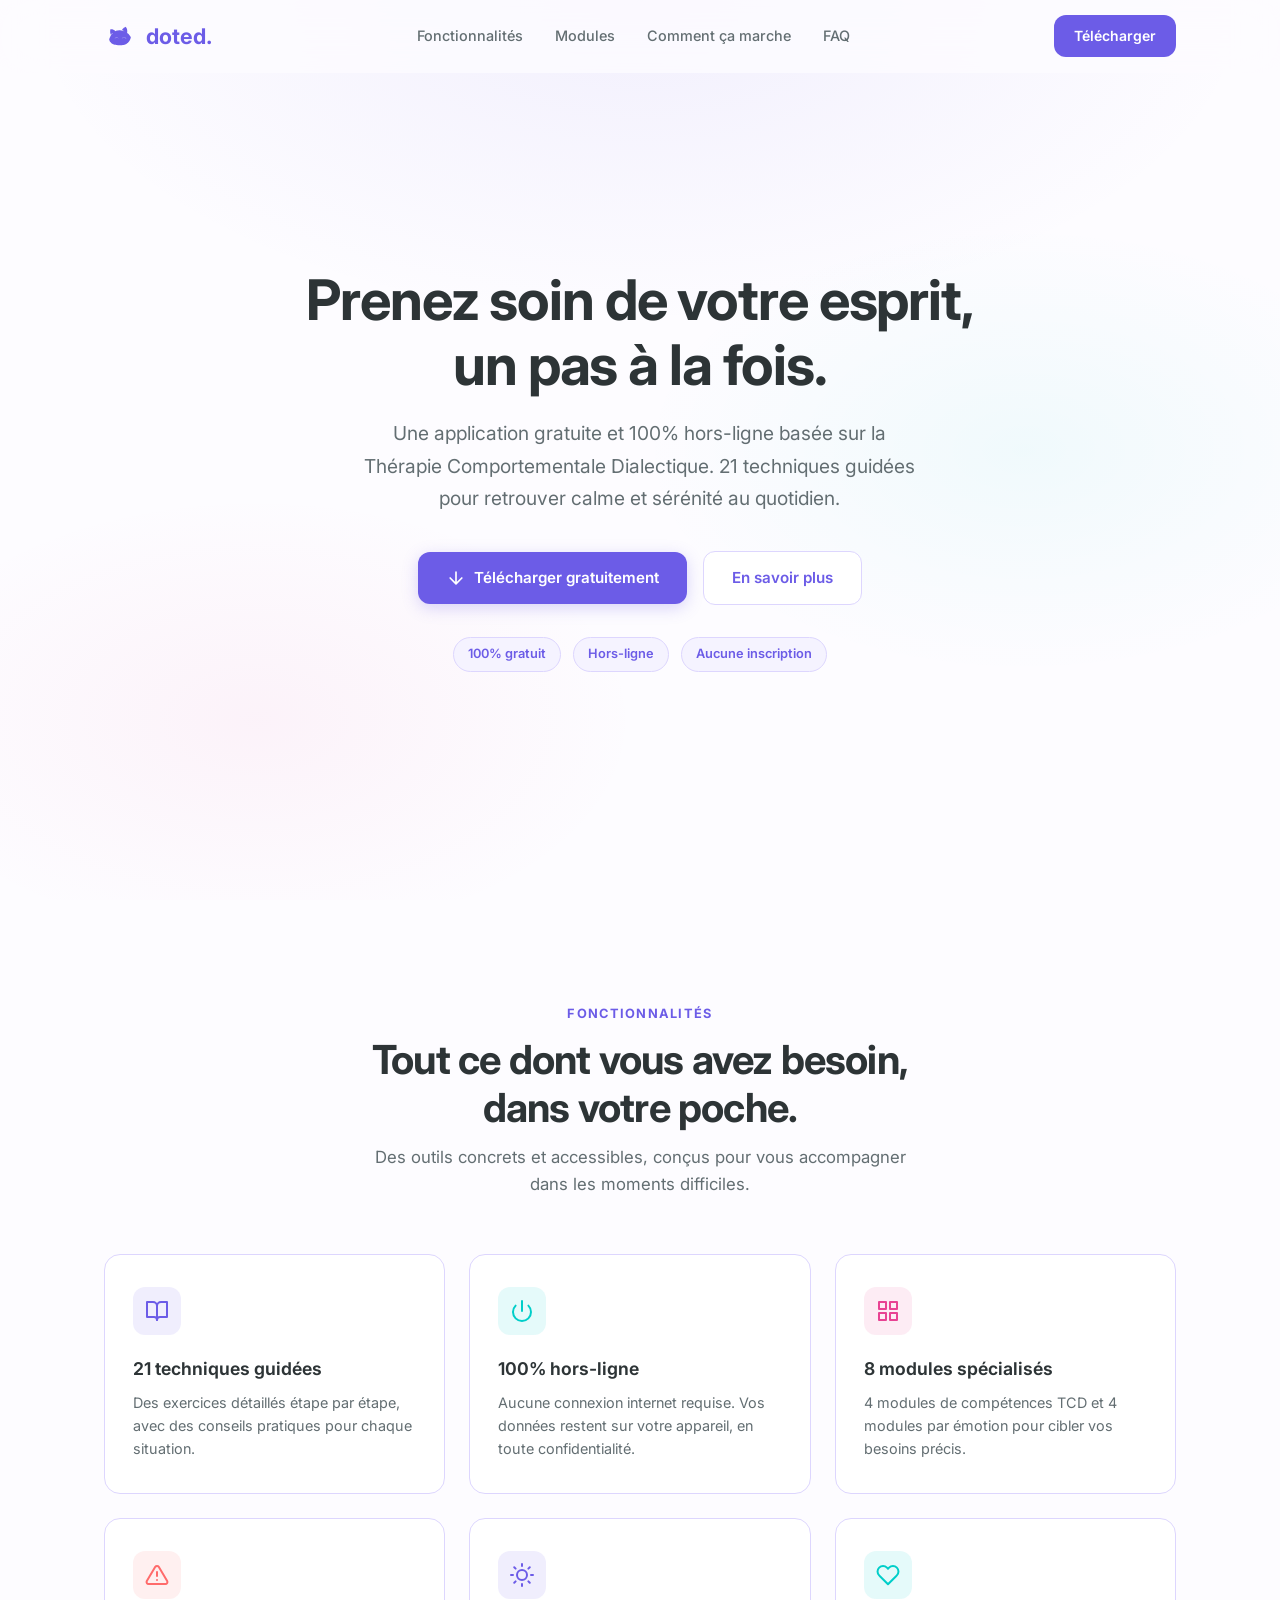
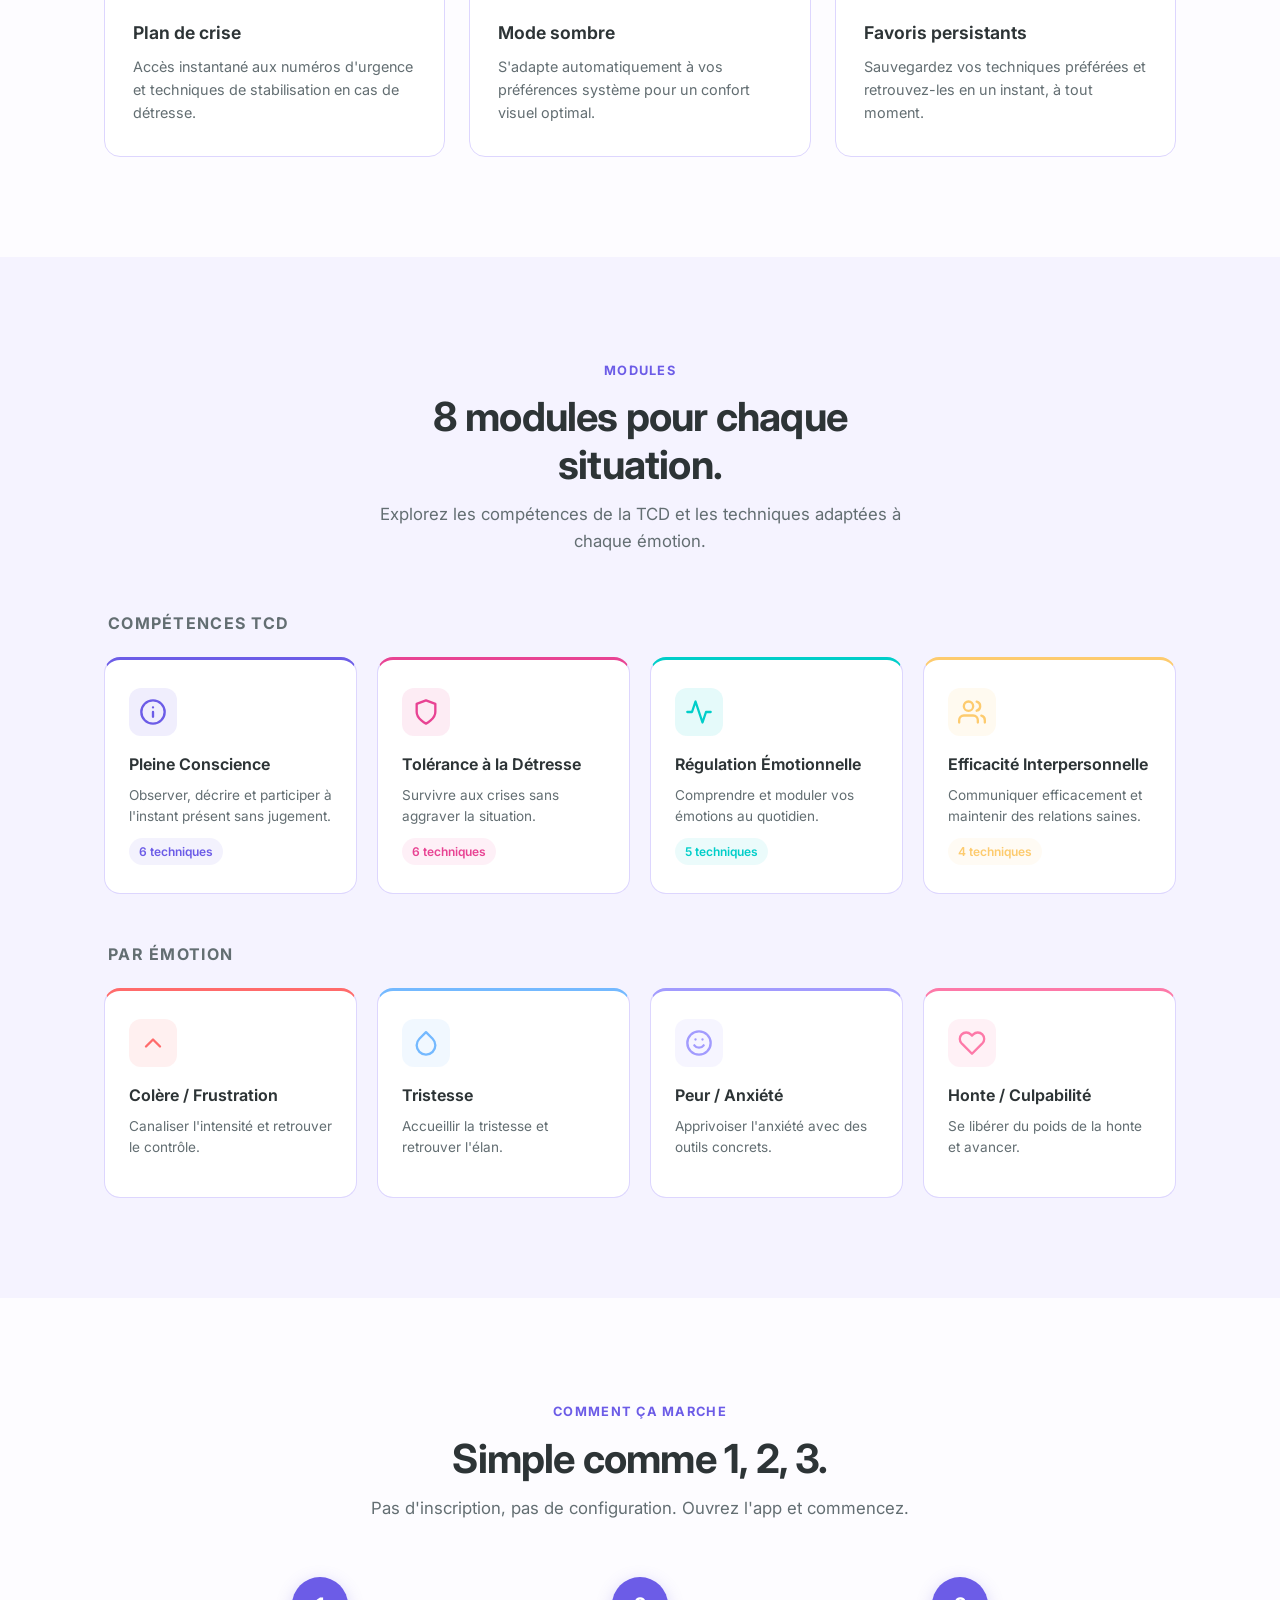
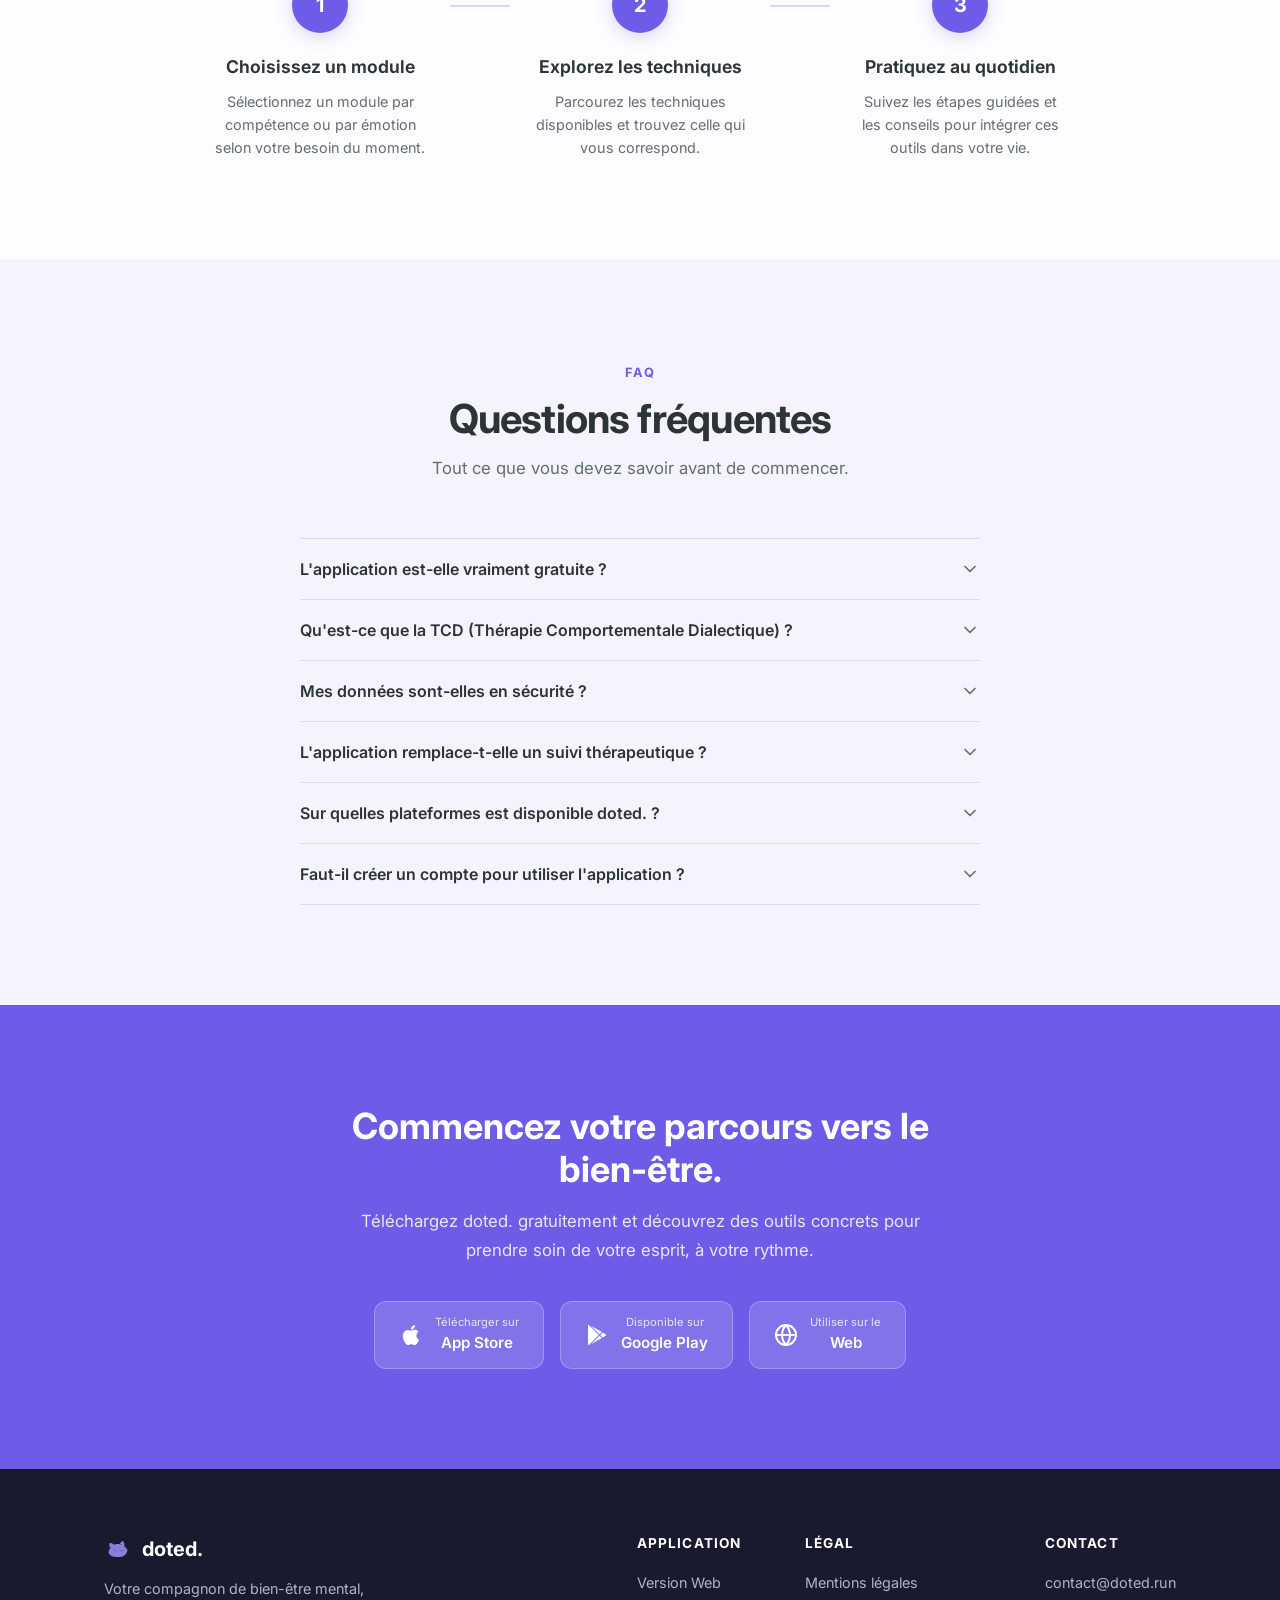
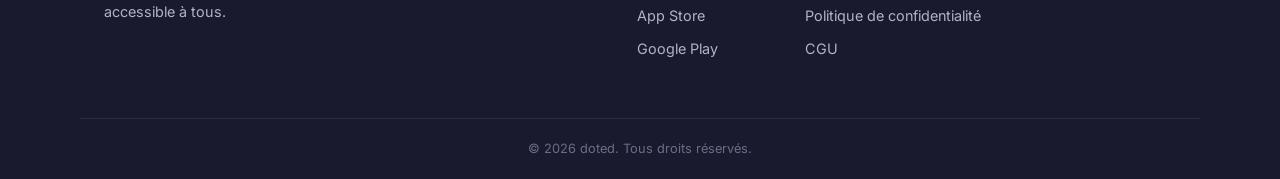
==== commit 093d06a3: "Add legal pages (CGU, confidentialité, mentions légales) and update CTA to solid primary color - Add" ====
--- a/index.html
+++ b/index.html
@@ -90,7 +90,7 @@
             <svg width="24" height="24" viewBox="0 0 24 24" fill="none" stroke="currentColor" stroke-width="2" stroke-linecap="round" stroke-linejoin="round"><rect x="3" y="3" width="7" height="7"/><rect x="14" y="3" width="7" height="7"/><rect x="3" y="14" width="7" height="7"/><rect x="14" y="14" width="7" height="7"/></svg>
           </div>
           <h3>8 modules spécialisés</h3>
-          <p>4 modules de compétences DBT et 4 modules par émotion pour cibler vos besoins précis.</p>
+          <p>4 modules de compétences TCD et 4 modules par émotion pour cibler vos besoins précis.</p>
         </div>
         <div class="feature-card fade-up">
           <div class="feature-icon" style="--accent: #FF6B6B">
@@ -126,7 +126,7 @@
         <p>Explorez les compétences de la TCD et les techniques adaptées à chaque émotion.</p>
       </div>
       <div class="modules-group fade-up">
-        <h3 class="modules-group-title">Compétences DBT</h3>
+        <h3 class="modules-group-title">Compétences TCD</h3>
         <div class="modules-grid">
           <div class="module-card" style="--module-color: #6C5CE7">
             <div class="module-icon">
@@ -349,9 +349,9 @@
         </div>
         <div class="footer-col">
           <h4>Légal</h4>
-          <a href="#">Mentions légales</a>
-          <a href="#">Politique de confidentialité</a>
-          <a href="#">CGU</a>
+          <a href="mentions-legales.html">Mentions légales</a>
+          <a href="confidentialite.html">Politique de confidentialité</a>
+          <a href="cgu.html">CGU</a>
         </div>
         <div class="footer-col">
           <h4>Contact</h4>
--- a/style.css
+++ b/style.css
@@ -603,18 +603,13 @@
 /* ==================== CTA ==================== */
 .cta {
   padding: 100px 0;
-  background: linear-gradient(135deg, var(--primary) 0%, #8B5CF6 50%, var(--secondary) 100%);
+  background: var(--primary);
   position: relative;
   overflow: hidden;
 }
 
 .cta::before {
-  content: '';
-  position: absolute;
-  inset: 0;
-  background:
-    radial-gradient(ellipse 50% 80% at 20% 50%, rgba(255, 255, 255, 0.08) 0%, transparent 60%),
-    radial-gradient(ellipse 50% 80% at 80% 50%, rgba(255, 255, 255, 0.05) 0%, transparent 60%);
+  display: none;
 }
 
 .cta-content {
